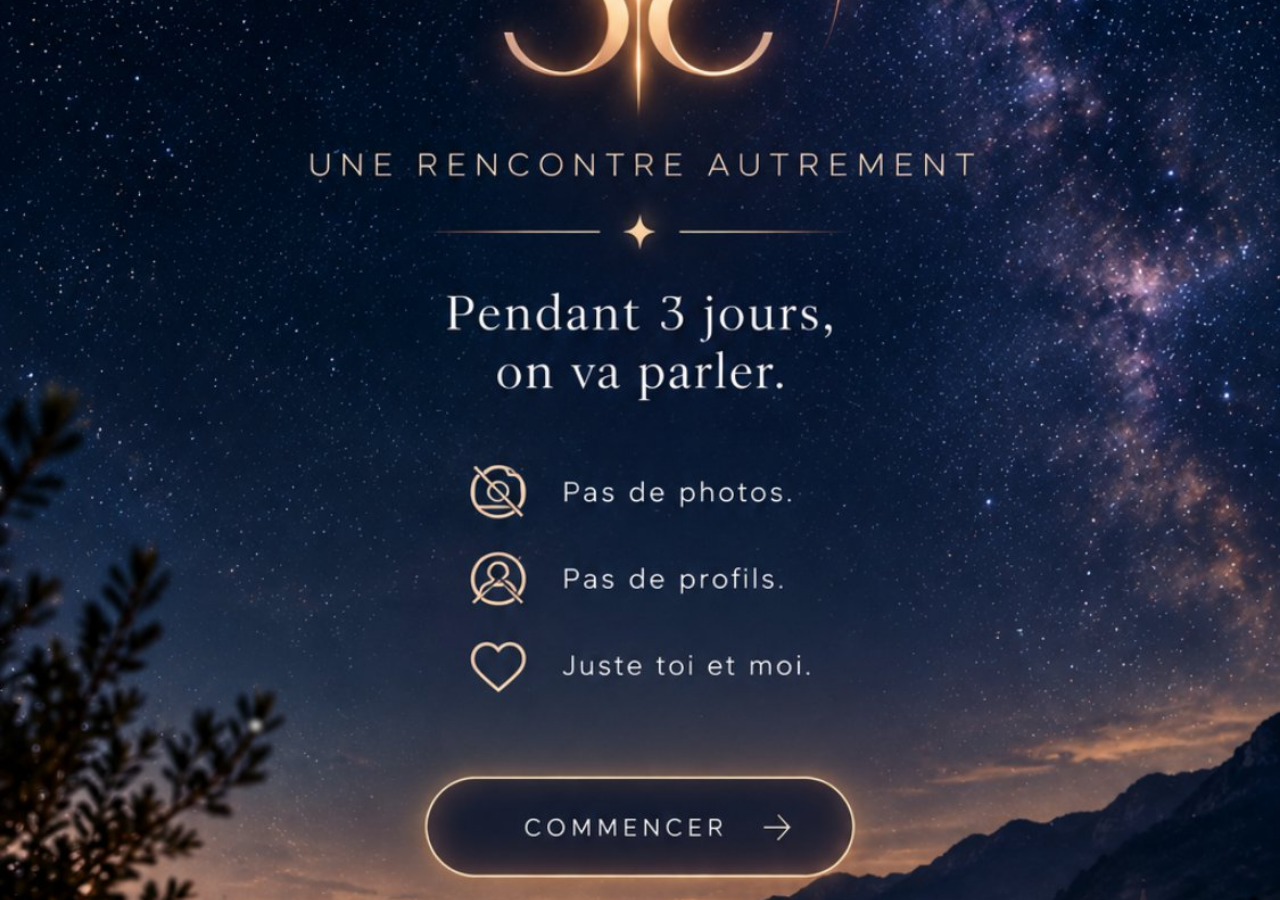
==== index.html @ 9abc1487 "Update index.html" ====
<!DOCTYPE html>
<html lang="fr">
<head>
<meta charset="UTF-8">
<meta name="viewport" content="width=device-width, initial-scale=1.0, maximum-scale=1.0, user-scalable=no, viewport-fit=cover, interactive-widget=overlays-content">
<title>3</title>
<script src="https://js.puter.com/v2/"></script>
<link rel="stylesheet" href="style.css">
</head>
<body>

<div id="accueil"><div id="halo-flamme"></div><div id="etoile-filante"></div></div>

<div id="ecran-intro">
  <h2>Avant d'entrer</h2>
  <p>3 n'est pas un site de rencontre classique. Pas de photos, pas de profils à swiper. Juste une conversation.</p>
  
  <p><strong>Votre anonymat est total.</strong> Nous ne demandons ni nom, ni email, ni numéro de téléphone, ni adresse. Vos réponses sont chiffrées. Personne d'autre que 3 ne les lira, et elles ne seront jamais revendues.</p>
  
  <p><strong>Un paiement 100 % anonyme.</strong> Pour débloquer votre match, 3 ne prend pas de carte bancaire. Pourquoi ? Parce que nous ne voulons aucune trace de votre identité. Le paiement se fait uniquement par <strong>ticket prépayé</strong> (ou code d'activation). Vous l'achetez en espèces, vous entrez le code ici, et c'est tout. Aucune donnée bancaire ne transite par nos serveurs. Aucun lien ne peut être fait entre votre argent et votre profil.</p>
  
  <p>Pendant 3 jours, 3 va apprendre à vous connaître en profondeur. Répondez le plus honnêtement possible, soyez vous-même. À la fin, elle vous proposera <strong>une seule personne</strong>.</p>

  <div style="margin-top:15px; text-align:left; width: 85%; max-width: 300px; margin-left:auto; margin-right:auto; margin-bottom:15px;">
    <label style="display:block; margin-bottom:3px; color:#d4a960; font-size:13px;">Je suis :</label>
    <select id="sexe-user" style="width:100%; padding:8px; border-radius:8px; background:rgba(40,50,80,0.8); color:white; border:1px solid #d4a960; margin-bottom:10px; font-size:14px;">
      <option value="un homme">Un homme</option>
      <option value="une femme">Une femme</option>
      <option value="autre">Autre</option>
    </select>
    
    <label style="display:block; margin-bottom:3px; color:#d4a960; font-size:13px;">Je cherche :</label>
    <select id="sexe-cherche" style="width:100%; padding:8px; border-radius:8px; background:rgba(40,50,80,0.8); color:white; border:1px solid #d4a960; font-size:14px;">
      <option value="un homme">Un homme</option>
      <option value="une femme">Une femme</option>
      <option value="peu importe">Peu importe</option>
    </select>
  </div>
  
  <button class="btn-commencer" onclick="demarrerApp()">Commencer</button>
</div>

<div id="chat">
  <div id="zone-logo" style="position: absolute; top: 18vh; left: 6vw; width: 15vw; height: 15vw; cursor: pointer; z-index: 999;"></div>
  <span class="theme" id="theme-courant"></span>

  <div id="menu-deroulant">
    <a href="#" onclick="ouvrirPanneau('miroir')">Mon Miroir</a>
    <a href="#" onclick="ouvrirPanneau('cle')">Ma Clé</a>
    <a href="#" onclick="ouvrirPanneau('apropos')">À propos de 3</a>
    <a href="#" onclick="ouvrirPanneau('match')">Débloquer mon Match</a>
  </div>

  <div id="input-zone">
    <button id="plus-btn">+</button>
    <input type="text" id="user-input" placeholder="Écris-moi quelque chose..." autocomplete="off">
    <button id="send-btn">→</button>
  </div>

  <div id="bulles"></div>

  <div id="carte-swipe" class="cachee">
    <div id="carte-titre" style="color:#d4a960; font-size:14px; text-transform:uppercase; letter-spacing:1px; margin-bottom:5px; font-weight:bold;"></div>
    <div id="carte-texte" style="pointer-events: none;"></div>
    
    <div id="boutons-note">
      <button class="btn-note" onclick="swipeCarte(1)">1</button>
      <button class="btn-note" onclick="swipeCarte(2)">2</button>
      <button class="btn-note" onclick="swipeCarte(3)">3</button>
      <button class="btn-note" onclick="swipeCarte(4)">4</button>
      <button class="btn-note" onclick="swipeCarte(5)">5</button>
    </div>
    
    <div id="boutons-peches" style="display:none; flex-wrap:wrap; gap:5px; justify-content:center;">
      <button class="btn-peche" onclick="choisirPeche('Orgueil')">Orgueil</button>
      <button class="btn-peche" onclick="choisirPeche('Avarice')">Avarice</button>
      <button class="btn-peche" onclick="choisirPeche('Luxure')">Luxure</button>
      <button class="btn-peche" onclick="choisirPeche('Envie')">Envie</button>
      <button class="btn-peche" onclick="choisirPeche('Gourmandise')">Gourmandise</button>
      <button class="btn-peche" onclick="choisirPeche('Colère')">Colère</button>
      <button class="btn-peche" onclick="choisirPeche('Paresse')">Paresse</button>
    </div>

    <div id="carte-aide" style="font-size: 11px; color: rgba(255,255,255,0.4); text-align: center; margin-top: 5px;">1 = Pas du tout, 5 = Tout à fait</div>
  </div>
</div>

<div id="image-plein-ecran"></div>
<div id="panneau"><div id="panneau-contenu"></div><div id="fermer-panneau" onclick="document.getElementById('panneau').classList.remove('visible')">✕</div></div>

<script src="script.js"></script>
</body>
</html>
---- style.css ----
* { margin: 0; padding: 0; box-sizing: border-box; -webkit-tap-highlight-color: transparent; }
html, body { height: 100%; width: 100%; overflow: hidden; position: fixed; font-family: -apple-system, BlinkMacSystemFont, sans-serif; }

#accueil { position: fixed; inset: 0; background: url(images/ecran-accueil.jpg) center/cover no-repeat; z-index: 9999; transition: opacity 2s ease; cursor: pointer; }
#accueil.hidden { opacity: 0; pointer-events: none; }

#ecran-intro {
  position: fixed; inset: 0; background: rgba(10, 15, 30, 0.95); backdrop-filter: blur(20px);
  z-index: 9998; display: flex; flex-direction: column; justify-content: flex-start; align-items: center;
  padding: 30px 15px 20px 15px; color: #fff; text-align: center; opacity: 0; pointer-events: none; transition: opacity 1s ease;
  overflow-y: auto; height: 100dvh;
}
#ecran-intro.visible { opacity: 1; pointer-events: auto; }
#ecran-intro h2 { color: #d4a960; font-family: Baskerville, serif; margin-bottom: 15px; font-size: 22px; }
#ecran-intro p { font-size: 13px; line-height: 1.4; margin-bottom: 10px; color: rgba(255,255,255,0.85); max-width: 95%; }
.btn-commencer { margin-top: 15px; padding: 10px 25px; border-radius: 25px; background: linear-gradient(135deg, #6a7bff 0%, #5a6bef 100%); color: white; border: none; font-size: 15px; font-weight: bold; cursor: pointer; flex-shrink: 0; }

#chat { position: fixed; inset: 0; height: 100dvh; background: url(images/chat.jpg) center/cover no-repeat; opacity: 0; transition: opacity 2s ease; }
#chat.visible { opacity: 1; }

.theme { position: absolute; top: 160px; right: 8%; font-family: Baskerville, "Times New Roman", serif; font-style: italic; font-size: 14px; color: rgba(255,255,255,0.8); text-align: right; max-width: 35vw; overflow: hidden; text-overflow: ellipsis; white-space: nowrap; z-index: 50; }

#input-zone { position: absolute; top: 25vh; left: 50%; transform: translateX(-50%); width: 85vw; height: 56px; display: flex; align-items: center; background: rgba(40, 50, 80, 0.5); backdrop-filter: blur(20px); -webkit-backdrop-filter: blur(20px); border: 1px solid rgba(255, 255, 255, 0.18); border-radius: 28px; padding: 0 6px 0 16px; gap: 8px; z-index: 100; box-shadow: 0 4px 20px rgba(0,0,0,0.3); }
#plus-btn { width: 32px; height: 32px; border-radius: 50%; border: 1px solid rgba(255,255,255,0.4); background: transparent; color: rgba(255,255,255,0.7); font-size: 20px; flex-shrink: 0; }
#user-input { flex: 1; height: 44px; margin-right: 50px; border: none; background: transparent; color: #fff; font-size: 15px; outline: none; padding: 0 8px; }
#user-input::placeholder { color: rgba(255, 255, 255, 0.45); }
#send-btn { position: absolute; right: 6px; width: 42px; height: 42px; border-radius: 50%; background: linear-gradient(135deg, #6a7bff 0%, #5a6bef 100%); color: #fff; border: none; font-size: 20px; flex-shrink: 0; display: flex; align-items: center; justify-content: center; }
#send-btn:disabled { opacity: 0.5; }

#bulles { position: absolute; top: 33vh; left: 0; right: 0; bottom: 0; display: flex; overflow-x: auto; overflow-y: hidden; scroll-snap-type: x mandatory; -webkit-overflow-scrolling: touch; scroll-behavior: smooth; align-items: flex-start; padding-top: 20px; }
#bulles::-webkit-scrollbar { display: none; }
.bulle { white-space: pre-wrap; min-width: 85vw; width: 85vw; margin: 0 7.5vw; scroll-snap-align: center; flex-shrink: 0; padding: 20px 24px; background: rgba(255, 255, 255, 0.10); backdrop-filter: blur(20px); -webkit-backdrop-filter: blur(20px); border: 1px solid rgba(255, 255, 255, 0.20); border-radius: 24px; color: #fff; font-size: 16px; line-height: 1.45; display: block; max-height: 60%; overflow-y: auto; }
.bulle.user { background: rgba(100, 130, 200, 0.25); }
.bulle.image { display: flex; align-items: center; justify-content: center; padding: 10px; }
.bulle.image img { max-width: 100%; max-height: 250px; border-radius: 16px; object-fit: cover; }

#halo-flamme { position: absolute; bottom: 18%; left: 19%; width: 25px; height: 25px; border-radius: 50%; background: radial-gradient(circle, rgba(255,255,255,1) 0%, rgba(255,255,255,0) 50%); filter: blur(2px); animation: haloflamme 2.5s ease-in-out infinite; pointer-events: none; z-index: 1; }
@keyframes haloflamme { 0% { transform: scale(1) translate(0px, 0px); opacity: 0.8; } 25% { transform: scale(1.1) translate(2px, -1px); opacity: 1; } 50% { transform: scale(1.2) translate(0px, -2px); opacity: 0.9; } 75% { transform: scale(1.1) translate(-2px, -1px); opacity: 1; } 100% { transform: scale(1) translate(0px, 0px); opacity: 0.8; } }
#etoile-filante { position: absolute; width: 1px; height: 1px; background: #fff; border-radius: 50%; box-shadow: 0 0 6px 2px rgba(255,255,255,0.8); pointer-events: none; z-index: 2; animation: filante 0.75s linear 1 forwards; }
@keyframes filante { 0% { transform: translate(-100vw, 10vh); opacity: 0; } 5% { opacity: 1; } 95% { transform: translate(100vw, 40vh); opacity: 1; } 100% { transform: translate(100vw, 40vh); opacity: 0; } }

#image-plein-ecran { position: fixed; inset: 0; background: rgba(0,0,0,0.9); display: flex; align-items: center; justify-content: center; z-index: 99999; opacity: 0; transition: opacity 1s ease; pointer-events: none; }
#image-plein-ecran.visible { opacity: 1; pointer-events: auto; }
#image-plein-ecran img { max-width: 90vw; max-height: 80vh; border-radius: 20px; box-shadow: 0 0 40px rgba(255,255,255,0.2); }

#menu-deroulant { position: absolute; top: 150px; left: 5%; background: rgba(40,50,80,0.9); backdrop-filter: blur(20px); border: 1px solid rgba(255,255,255,0.2); border-radius: 12px; padding: 10px; display: none; flex-direction: column; gap: 8px; z-index: 101; }
#menu-deroulant a { color: #fff; text-decoration: none; font-size: 14px; padding: 5px 10px; border-radius: 6px; }
#menu-deroulant a:hover { background: rgba(255,255,255,0.1); }
#menu-deroulant.visible { display: flex; }

#panneau { position: fixed; inset: 0; background: rgba(10, 15, 30, 0.95); backdrop-filter: blur(20px); z-index: 9999; display: none; flex-direction: column; padding: 40px 20px; color: #fff; font-family: -apple-system, sans-serif; overflow-y: auto; }
#panneau.visible { display: flex; }
#panneau-contenu { max-width: 600px; margin: 0 auto; width: 100%; }
#panneau-contenu h2 { color: #d4a960; font-family: Baskerville, serif; font-style: normal; margin-bottom: 20px; font-size: 24px; }
#panneau-contenu p { font-size: 16px; line-height: 1.6; margin-bottom: 15px; color: rgba(255,255,255,0.85); }
#panneau-contenu .mention { font-size: 13px; color: rgba(255,255,255,0.5); font-style: italic; margin-top: 30px; }
#fermer-panneau { position: absolute; top: 20px; right: 20px; font-size: 24px; color: #fff; cursor: pointer; }

#carte-swipe { position: absolute; top: 50%; left: 50%; transform: translate(-50%, -50%); width: 80vw; background: rgba(20, 30, 50, 0.95); backdrop-filter: blur(25px); -webkit-backdrop-filter: blur(25px); border: 1px solid rgba(212, 169, 96, 0.4); border-radius: 24px; padding: 30px 20px; z-index: 200; display: flex; flex-direction: column; align-items: center; gap: 20px; box-shadow: 0 10px 40px rgba(0,0,0,0.6); transition: opacity 0.4s ease, transform 0.4s ease; }
#carte-swipe.cachee { opacity: 0; pointer-events: none; transform: translate(-50%, -40%); }
#carte-texte { color: #fff; font-size: 18px; font-style: italic; text-align: center; line-height: 1.5; font-family: Baskerville, serif; }

#panneau-defauts { position: fixed; inset: 0; background: rgba(10, 15, 30, 0.95); backdrop-filter: blur(20px); z-index: 9999; display: flex; align-items: center; justify-content: center; opacity: 1; transition: opacity 0.4s ease; }
#panneau-defauts.cachee { opacity: 0; pointer-events: none; }
.contenu-defauts { width: 90vw; max-height: 80vh; background: rgba(20, 30, 50, 0.8); border: 1px solid rgba(212, 169, 96, 0.4); border-radius: 20px; padding: 20px; display: flex; flex-direction: column; gap: 15px; }
.contenu-defauts h3 { color: #d4a960; font-family: Baskerville, serif; font-size: 18px; text-align: center; }
#slots-defauts { display: flex; gap: 10px; justify-content: center; }
.slot { flex: 1; height: 40px; border: 1px dashed rgba(255,255,255,0.3); border-radius: 8px; display: flex; align-items: center; justify-content: center; color: rgba(255,255,255,0.5); font-size: 12px; text-align: center; padding: 5px; }
.slot.rempli { border: 1px solid #d4a960; color: #fff; background: rgba(212, 169, 96, 0.1); }
#liste-defauts { flex: 1; overflow-y: auto; display: flex; flex-direction: column; gap: 5px; padding-right: 5px; }
.categorie-defaut { color: #d4a960; font-size: 12px; font-weight: bold; margin-top: 10px; margin-bottom: 5px; }
.defaut-item { color: #fff; background: rgba(255,255,255,0.05); padding: 8px; border-radius: 6px; font-size: 13px; cursor: pointer; border: 1px solid transparent; }
.defaut-item:active { background: rgba(212, 169, 96, 0.3); }
.defaut-item.selectionne { opacity: 0.3; pointer-events: none; }
#valider-defauts { background: #d4a960; color: #000; border: none; padding: 12px; border-radius: 10px; font-weight: bold; font-size: 15px; cursor: pointer; margin-top: 10px; }
#valider-defauts:disabled { opacity: 0.5; }

.bulle .chiffre {
  animation: apparition 1.2s infinite;
  font-family: Baskerville, serif;
  font-weight: 300;
  font-size: 20px;
  color: #d4a960;
  opacity: 0;
}
@keyframes apparition {
  0%, 100% { opacity: 0; }
  50% { opacity: 1; }
}
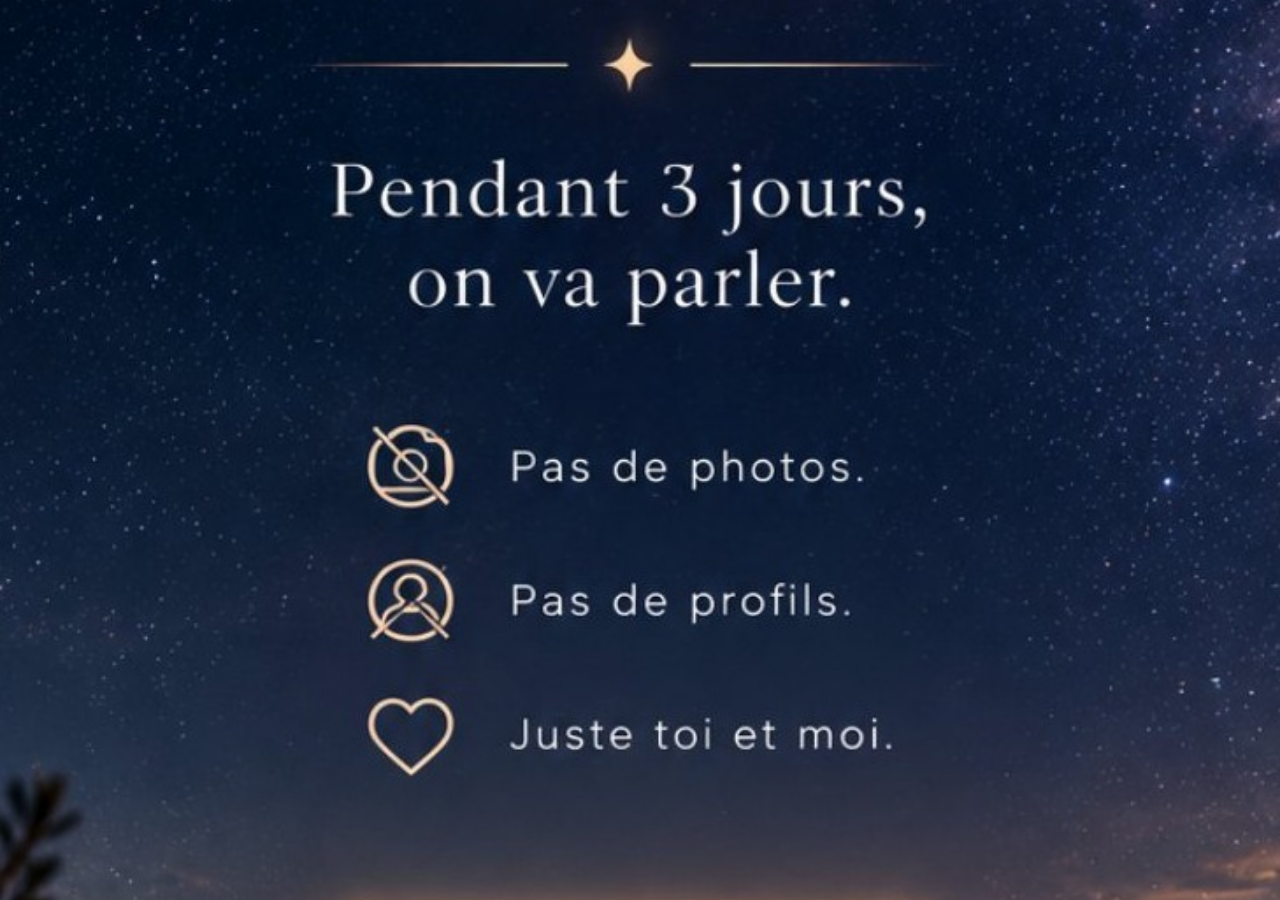
==== commit 94e14488: "Update index.html" ====
--- a/index.html
+++ b/index.html
@@ -2,14 +2,17 @@
 <html lang="fr">
 <head>
 <meta charset="UTF-8">
-<meta name="viewport" content="width=device-width, initial-scale=1.0, maximum-scale=1.0, user-scalable=no, viewport-fit=cover, interactive-widget=overlays-content">
+<meta name="viewport" content="width=device-width, initial-scale=1.0, maximum-scale=1.0, user-scalable=no, viewport-fit=cover">
 <title>3</title>
 <script src="https://js.puter.com/v2/"></script>
 <link rel="stylesheet" href="style.css">
 </head>
 <body>
 
-<div id="accueil"><div id="halo-flamme"></div><div id="etoile-filante"></div></div>
+<!-- L'écran d'accueil avec la lanterne -->
+<div id="accueil">
+  <div id="halo-lanterne"></div>
+</div>
 
 <div id="ecran-intro">
   <h2>Avant d'entrer</h2>
@@ -17,7 +20,7 @@
   
   <p><strong>Votre anonymat est total.</strong> Nous ne demandons ni nom, ni email, ni numéro de téléphone, ni adresse. Vos réponses sont chiffrées. Personne d'autre que 3 ne les lira, et elles ne seront jamais revendues.</p>
   
-  <p><strong>Un paiement 100 % anonyme.</strong> Pour débloquer votre match, 3 ne prend pas de carte bancaire. Pourquoi ? Parce que nous ne voulons aucune trace de votre identité. Le paiement se fait uniquement par <strong>ticket prépayé</strong> (ou code d'activation). Vous l'achetez en espèces, vous entrez le code ici, et c'est tout. Aucune donnée bancaire ne transite par nos serveurs. Aucun lien ne peut être fait entre votre argent et votre profil.</p>
+  <p><strong>Un paiement 100 % anonyme.</strong> Pour débloquer votre match, 3 ne prend pas de carte bancaire. Pourquoi ? Parce que nous ne voulons aucune trace de votre identité. Le paiement se fait uniquement par <strong>ticket prépayé</strong> (ou code d'activation). Vous l'achetez en espèces, vous entrez le code ici, et c'est tout. Aucune donnée bancaire ne transite par nos serveurs.</p>
   
   <p>Pendant 3 jours, 3 va apprendre à vous connaître en profondeur. Répondez le plus honnêtement possible, soyez vous-même. À la fin, elle vous proposera <strong>une seule personne</strong>.</p>
 
@@ -41,7 +44,9 @@
 </div>
 
 <div id="chat">
-  <div id="zone-logo" style="position: absolute; top: 18vh; left: 6vw; width: 15vw; height: 15vw; cursor: pointer; z-index: 999;"></div>
+  <!-- Le GRAND 3 pour le menu -->
+  <div id="zone-logo">3</div>
+  
   <span class="theme" id="theme-courant"></span>
 
   <div id="menu-deroulant">
@@ -52,15 +57,14 @@
   </div>
 
   <div id="input-zone">
-    <button id="plus-btn">+</button>
     <input type="text" id="user-input" placeholder="Écris-moi quelque chose..." autocomplete="off">
-    <button id="send-btn">→</button>
+    <button id="send-btn">➤</button>
   </div>
 
   <div id="bulles"></div>
 
   <div id="carte-swipe" class="cachee">
-    <div id="carte-titre" style="color:#d4a960; font-size:14px; text-transform:uppercase; letter-spacing:1px; margin-bottom:5px; font-weight:bold;"></div>
+    <div id="carte-titre" style="color:#d4a960; font-size:14px; text-transform:uppercase; letter-spacing:1px; margin-bottom:5px; font-weight:bold; text-align:center;"></div>
     <div id="carte-texte" style="pointer-events: none;"></div>
     
     <div id="boutons-note">
@@ -70,7 +74,7 @@
       <button class="btn-note" onclick="swipeCarte(4)">4</button>
       <button class="btn-note" onclick="swipeCarte(5)">5</button>
     </div>
-    
+
     <div id="boutons-peches" style="display:none; flex-wrap:wrap; gap:5px; justify-content:center;">
       <button class="btn-peche" onclick="choisirPeche('Orgueil')">Orgueil</button>
       <button class="btn-peche" onclick="choisirPeche('Avarice')">Avarice</button>
--- a/style.css
+++ b/style.css
@@ -1,33 +1,33 @@
 * { margin: 0; padding: 0; box-sizing: border-box; -webkit-tap-highlight-color: transparent; }
-html, body { height: 100%; width: 100%; overflow: hidden; position: fixed; font-family: -apple-system, BlinkMacSystemFont, sans-serif; }
+html, body { height: 100%; width: 100%; overflow: hidden; position: fixed; background-color: #000; font-family: -apple-system, BlinkMacSystemFont, sans-serif; }
 
-#accueil { position: fixed; inset: 0; background: url(images/ecran-accueil.jpg) center/cover no-repeat; z-index: 9999; transition: opacity 2s ease; cursor: pointer; }
+#accueil { position: fixed; inset: 0; background: url(images/ecran-accueil.jpg) center/cover no-repeat; z-index: 9999; transition: opacity 2s ease; cursor: pointer; width: 100vw; height: 100dvh; }
 #accueil.hidden { opacity: 0; pointer-events: none; }
 
 #ecran-intro {
   position: fixed; inset: 0; background: rgba(10, 15, 30, 0.95); backdrop-filter: blur(20px);
   z-index: 9998; display: flex; flex-direction: column; justify-content: flex-start; align-items: center;
   padding: 30px 15px 20px 15px; color: #fff; text-align: center; opacity: 0; pointer-events: none; transition: opacity 1s ease;
-  overflow-y: auto; height: 100dvh;
+  overflow-y: auto; height: 100dvh; width: 100vw;
 }
 #ecran-intro.visible { opacity: 1; pointer-events: auto; }
 #ecran-intro h2 { color: #d4a960; font-family: Baskerville, serif; margin-bottom: 15px; font-size: 22px; }
 #ecran-intro p { font-size: 13px; line-height: 1.4; margin-bottom: 10px; color: rgba(255,255,255,0.85); max-width: 95%; }
 .btn-commencer { margin-top: 15px; padding: 10px 25px; border-radius: 25px; background: linear-gradient(135deg, #6a7bff 0%, #5a6bef 100%); color: white; border: none; font-size: 15px; font-weight: bold; cursor: pointer; flex-shrink: 0; }
 
-#chat { position: fixed; inset: 0; height: 100dvh; background: url(images/chat.jpg) center/cover no-repeat; opacity: 0; transition: opacity 2s ease; }
+#chat { position: fixed; inset: 0; height: 100dvh; width: 100vw; background: url(images/chat.jpg) center/cover no-repeat; opacity: 0; transition: opacity 2s ease; }
 #chat.visible { opacity: 1; }
 
 .theme { position: absolute; top: 160px; right: 8%; font-family: Baskerville, "Times New Roman", serif; font-style: italic; font-size: 14px; color: rgba(255,255,255,0.8); text-align: right; max-width: 35vw; overflow: hidden; text-overflow: ellipsis; white-space: nowrap; z-index: 50; }
 
-#input-zone { position: absolute; top: 25vh; left: 50%; transform: translateX(-50%); width: 85vw; height: 56px; display: flex; align-items: center; background: rgba(40, 50, 80, 0.5); backdrop-filter: blur(20px); -webkit-backdrop-filter: blur(20px); border: 1px solid rgba(255, 255, 255, 0.18); border-radius: 28px; padding: 0 6px 0 16px; gap: 8px; z-index: 100; box-shadow: 0 4px 20px rgba(0,0,0,0.3); }
-#plus-btn { width: 32px; height: 32px; border-radius: 50%; border: 1px solid rgba(255,255,255,0.4); background: transparent; color: rgba(255,255,255,0.7); font-size: 20px; flex-shrink: 0; }
-#user-input { flex: 1; height: 44px; margin-right: 50px; border: none; background: transparent; color: #fff; font-size: 15px; outline: none; padding: 0 8px; }
+#input-zone { position: absolute; top: 28dvh; left: 50%; transform: translateX(-50%); width: 90vw; height: 56px; display: flex; align-items: center; background: rgba(40, 50, 80, 0.6); backdrop-filter: blur(20px); -webkit-backdrop-filter: blur(20px); border: 1px solid rgba(255, 255, 255, 0.2); border-radius: 28px; padding: 0 8px 0 20px; gap: 8px; z-index: 100; box-shadow: 0 4px 20px rgba(0,0,0,0.3); }
+#user-input { flex: 1; height: 44px; border: none; background: transparent; color: #fff; font-size: 15px; outline: none; padding: 0; }
 #user-input::placeholder { color: rgba(255, 255, 255, 0.45); }
-#send-btn { position: absolute; right: 6px; width: 42px; height: 42px; border-radius: 50%; background: linear-gradient(135deg, #6a7bff 0%, #5a6bef 100%); color: #fff; border: none; font-size: 20px; flex-shrink: 0; display: flex; align-items: center; justify-content: center; }
-#send-btn:disabled { opacity: 0.5; }
+#send-btn { width: 44px; height: 44px; border-radius: 50%; background: linear-gradient(135deg, #7b8cff 0%, #5a6bef 100%); color: #fff; border: none; font-size: 20px; flex-shrink: 0; display: flex; align-items: center; justify-content: center; box-shadow: 0 4px 10px rgba(90, 107, 239, 0.4); transition: transform 0.2s ease; }
+#send-btn:active { transform: scale(0.92); }
+#send-btn:disabled { opacity: 0.5; box-shadow: none; }
 
-#bulles { position: absolute; top: 33vh; left: 0; right: 0; bottom: 0; display: flex; overflow-x: auto; overflow-y: hidden; scroll-snap-type: x mandatory; -webkit-overflow-scrolling: touch; scroll-behavior: smooth; align-items: flex-start; padding-top: 20px; }
+#bulles { position: absolute; top: 33dvh; left: 0; right: 0; bottom: 0; display: flex; overflow-x: auto; overflow-y: hidden; scroll-snap-type: x mandatory; -webkit-overflow-scrolling: touch; scroll-behavior: smooth; align-items: flex-start; padding-top: 20px; }
 #bulles::-webkit-scrollbar { display: none; }
 .bulle { white-space: pre-wrap; min-width: 85vw; width: 85vw; margin: 0 7.5vw; scroll-snap-align: center; flex-shrink: 0; padding: 20px 24px; background: rgba(255, 255, 255, 0.10); backdrop-filter: blur(20px); -webkit-backdrop-filter: blur(20px); border: 1px solid rgba(255, 255, 255, 0.20); border-radius: 24px; color: #fff; font-size: 16px; line-height: 1.45; display: block; max-height: 60%; overflow-y: auto; }
 .bulle.user { background: rgba(100, 130, 200, 0.25); }
@@ -39,13 +39,14 @@
 #etoile-filante { position: absolute; width: 1px; height: 1px; background: #fff; border-radius: 50%; box-shadow: 0 0 6px 2px rgba(255,255,255,0.8); pointer-events: none; z-index: 2; animation: filante 0.75s linear 1 forwards; }
 @keyframes filante { 0% { transform: translate(-100vw, 10vh); opacity: 0; } 5% { opacity: 1; } 95% { transform: translate(100vw, 40vh); opacity: 1; } 100% { transform: translate(100vw, 40vh); opacity: 0; } }
 
-#image-plein-ecran { position: fixed; inset: 0; background: rgba(0,0,0,0.9); display: flex; align-items: center; justify-content: center; z-index: 99999; opacity: 0; transition: opacity 1s ease; pointer-events: none; }
+#image-plein-ecran { position: fixed; inset: 0; background: #000; display: flex; align-items: center; justify-content: center; z-index: 99999; opacity: 0; transition: opacity 1s ease; pointer-events: none; width: 100vw; height: 100dvh; }
 #image-plein-ecran.visible { opacity: 1; pointer-events: auto; }
-#image-plein-ecran img { max-width: 90vw; max-height: 80vh; border-radius: 20px; box-shadow: 0 0 40px rgba(255,255,255,0.2); }
+#image-plein-ecran img { width: 100vw; height: 100dvh; object-fit: cover; border-radius: 0; }
 
-#menu-deroulant { position: absolute; top: 150px; left: 5%; background: rgba(40,50,80,0.9); backdrop-filter: blur(20px); border: 1px solid rgba(255,255,255,0.2); border-radius: 12px; padding: 10px; display: none; flex-direction: column; gap: 8px; z-index: 101; }
-#menu-deroulant a { color: #fff; text-decoration: none; font-size: 14px; padding: 5px 10px; border-radius: 6px; }
-#menu-deroulant a:hover { background: rgba(255,255,255,0.1); }
+#menu-deroulant { position: absolute; top: 150px; left: 5%; background: rgba(40,50,80,0.95); backdrop-filter: blur(20px); border: 1px solid rgba(255,255,255,0.2); border-radius: 12px; display: none; flex-direction: column; z-index: 101; width: 200px; overflow: hidden; }
+#menu-deroulant a { color: #fff; text-decoration: none; font-size: 15px; padding: 15px 20px; display: block; width: 100%; box-sizing: border-box; text-align: left; border-bottom: 1px solid rgba(255,255,255,0.05); }
+#menu-deroulant a:last-child { border-bottom: none; }
+#menu-deroulant a:active { background: rgba(255,255,255,0.15); }
 #menu-deroulant.visible { display: flex; }
 
 #panneau { position: fixed; inset: 0; background: rgba(10, 15, 30, 0.95); backdrop-filter: blur(20px); z-index: 9999; display: none; flex-direction: column; padding: 40px 20px; color: #fff; font-family: -apple-system, sans-serif; overflow-y: auto; }
@@ -56,34 +57,16 @@
 #panneau-contenu .mention { font-size: 13px; color: rgba(255,255,255,0.5); font-style: italic; margin-top: 30px; }
 #fermer-panneau { position: absolute; top: 20px; right: 20px; font-size: 24px; color: #fff; cursor: pointer; }
 
-#carte-swipe { position: absolute; top: 50%; left: 50%; transform: translate(-50%, -50%); width: 80vw; background: rgba(20, 30, 50, 0.95); backdrop-filter: blur(25px); -webkit-backdrop-filter: blur(25px); border: 1px solid rgba(212, 169, 96, 0.4); border-radius: 24px; padding: 30px 20px; z-index: 200; display: flex; flex-direction: column; align-items: center; gap: 20px; box-shadow: 0 10px 40px rgba(0,0,0,0.6); transition: opacity 0.4s ease, transform 0.4s ease; }
+#carte-swipe { position: absolute; top: 50%; left: 50%; transform: translate(-50%, -50%); width: 88vw; background: rgba(15, 23, 42, 0.95); backdrop-filter: blur(25px); -webkit-backdrop-filter: blur(25px); border: 1px solid rgba(212, 169, 96, 0.5); border-radius: 24px; padding: 25px 20px; z-index: 200; display: flex; flex-direction: column; align-items: center; gap: 15px; box-shadow: 0 15px 50px rgba(0,0,0,0.8); transition: opacity 2s cubic-bezier(0.25, 1, 0.5, 1), transform 2s cubic-bezier(0.25, 1, 0.5, 1), background 0.5s ease; }
 #carte-swipe.cachee { opacity: 0; pointer-events: none; transform: translate(-50%, -40%); }
-#carte-texte { color: #fff; font-size: 18px; font-style: italic; text-align: center; line-height: 1.5; font-family: Baskerville, serif; }
+#carte-texte { color: #fff; font-size: 18px; font-style: italic; text-align: center; line-height: 1.4; font-family: Baskerville, serif; }
 
-#panneau-defauts { position: fixed; inset: 0; background: rgba(10, 15, 30, 0.95); backdrop-filter: blur(20px); z-index: 9999; display: flex; align-items: center; justify-content: center; opacity: 1; transition: opacity 0.4s ease; }
-#panneau-defauts.cachee { opacity: 0; pointer-events: none; }
-.contenu-defauts { width: 90vw; max-height: 80vh; background: rgba(20, 30, 50, 0.8); border: 1px solid rgba(212, 169, 96, 0.4); border-radius: 20px; padding: 20px; display: flex; flex-direction: column; gap: 15px; }
-.contenu-defauts h3 { color: #d4a960; font-family: Baskerville, serif; font-size: 18px; text-align: center; }
-#slots-defauts { display: flex; gap: 10px; justify-content: center; }
-.slot { flex: 1; height: 40px; border: 1px dashed rgba(255,255,255,0.3); border-radius: 8px; display: flex; align-items: center; justify-content: center; color: rgba(255,255,255,0.5); font-size: 12px; text-align: center; padding: 5px; }
-.slot.rempli { border: 1px solid #d4a960; color: #fff; background: rgba(212, 169, 96, 0.1); }
-#liste-defauts { flex: 1; overflow-y: auto; display: flex; flex-direction: column; gap: 5px; padding-right: 5px; }
-.categorie-defaut { color: #d4a960; font-size: 12px; font-weight: bold; margin-top: 10px; margin-bottom: 5px; }
-.defaut-item { color: #fff; background: rgba(255,255,255,0.05); padding: 8px; border-radius: 6px; font-size: 13px; cursor: pointer; border: 1px solid transparent; }
-.defaut-item:active { background: rgba(212, 169, 96, 0.3); }
-.defaut-item.selectionne { opacity: 0.3; pointer-events: none; }
-#valider-defauts { background: #d4a960; color: #000; border: none; padding: 12px; border-radius: 10px; font-weight: bold; font-size: 15px; cursor: pointer; margin-top: 10px; }
-#valider-defauts:disabled { opacity: 0.5; }
+#boutons-note { display: flex; gap: 8px; justify-content: center; width: 100%; margin-top: 10px; }
+.btn-note { flex: 1; height: 55px; border-radius: 12px; border: 1px solid rgba(212, 169, 96, 0.4); background: linear-gradient(180deg, rgba(212, 169, 96, 0.2) 0%, rgba(212, 169, 96, 0.05) 100%); color: #d4a960; font-size: 22px; font-weight: bold; cursor: pointer; transition: all 0.2s ease; display: flex; align-items: center; justify-content: center; box-shadow: 0 4px 10px rgba(0,0,0,0.4); }
+.btn-note:active { transform: scale(0.9); background: rgba(212, 169, 96, 0.6); color: #fff; box-shadow: 0 0 15px rgba(212, 169, 96, 0.5); }
 
-.bulle .chiffre {
-  animation: apparition 1.2s infinite;
-  font-family: Baskerville, serif;
-  font-weight: 300;
-  font-size: 20px;
-  color: #d4a960;
-  opacity: 0;
-}
-@keyframes apparition {
-  0%, 100% { opacity: 0; }
-  50% { opacity: 1; }
-}
+.btn-peche { padding: 8px 12px; border-radius: 20px; border: 1px solid rgba(212, 169, 96, 0.6); background: rgba(15, 23, 42, 0.8); color: #d4a960; font-size: 13px; cursor: pointer; }
+.btn-peche:active { background: #d4a960; color: #000; }
+
+.bulle .chiffre { animation: apparition 1.2s infinite; font-family: Baskerville, serif; font-weight: 300; font-size: 22px; color: #d4a960; opacity: 0; display: inline-block; }
+@keyframes apparition { 0%, 100% { opacity: 0; transform: scale(0.8); } 50% { opacity: 1; transform: scale(1.1); } }
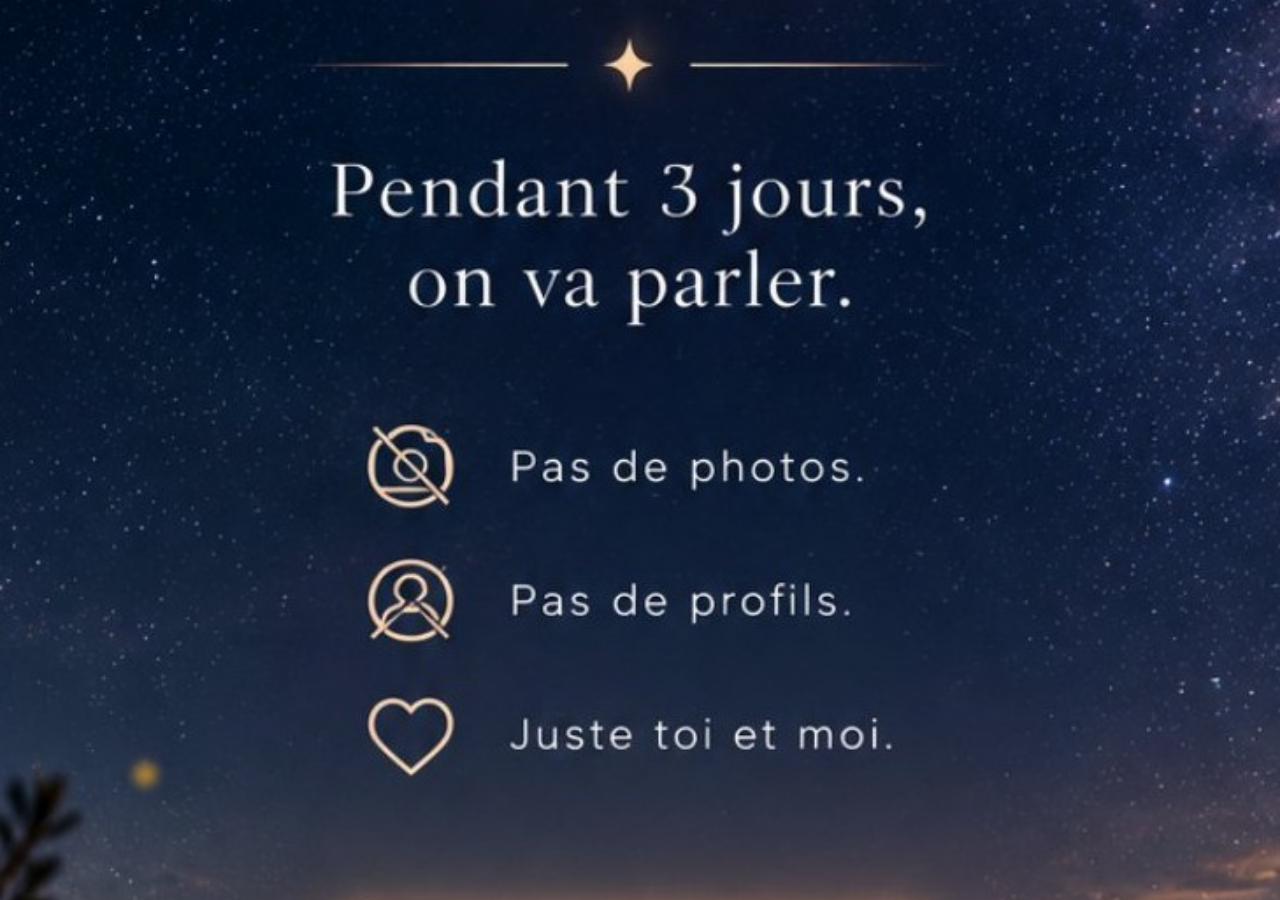
==== commit 1b4682ab: "Update index.html" ====
--- a/index.html
+++ b/index.html
@@ -4,12 +4,18 @@
 <meta charset="UTF-8">
 <meta name="viewport" content="width=device-width, initial-scale=1.0, maximum-scale=1.0, user-scalable=no, viewport-fit=cover">
 <title>3</title>
+
+<!-- Code pour transformer le site en App -->
+<link rel="manifest" href="manifest.json">
+<meta name="theme-color" content="#0a0f1e">
+<meta name="apple-mobile-web-app-capable" content="yes">
+<meta name="apple-mobile-web-app-status-bar-style" content="black-translucent">
+
 <script src="https://js.puter.com/v2/"></script>
 <link rel="stylesheet" href="style.css">
 </head>
 <body>
 
-<!-- L'écran d'accueil avec la lanterne -->
 <div id="accueil">
   <div id="halo-lanterne"></div>
 </div>
--- a/style.css
+++ b/style.css
@@ -3,6 +3,10 @@
 
 #accueil { position: fixed; inset: 0; background: url(images/ecran-accueil.jpg) center/cover no-repeat; z-index: 9999; transition: opacity 2s ease; cursor: pointer; width: 100vw; height: 100dvh; }
 #accueil.hidden { opacity: 0; pointer-events: none; }
+
+/* Le halo de la lanterne */
+#halo-lanterne { position: absolute; bottom: 12%; left: 10%; width: 35px; height: 35px; border-radius: 50%; background: radial-gradient(circle, rgba(255, 180, 50, 0.8) 0%, rgba(255, 180, 50, 0) 70%); filter: blur(4px); animation: haloflamme 3s ease-in-out infinite; pointer-events: none; z-index: 1; }
+@keyframes haloflamme { 0% { transform: scale(1); opacity: 0.6; } 50% { transform: scale(1.3); opacity: 1; } 100% { transform: scale(1); opacity: 0.6; } }
 
 #ecran-intro {
   position: fixed; inset: 0; background: rgba(10, 15, 30, 0.95); backdrop-filter: blur(20px);
@@ -17,6 +21,9 @@
 
 #chat { position: fixed; inset: 0; height: 100dvh; width: 100vw; background: url(images/chat.jpg) center/cover no-repeat; opacity: 0; transition: opacity 2s ease; }
 #chat.visible { opacity: 1; }
+
+/* LE GRAND 3 POUR LE MENU */
+#zone-logo { position: absolute; top: 4vh; left: 6vw; font-family: Baskerville, serif; font-size: 45px; font-weight: bold; color: #d4a960; cursor: pointer; z-index: 999; text-shadow: 0 0 10px rgba(212, 169, 96, 0.4); }
 
 .theme { position: absolute; top: 160px; right: 8%; font-family: Baskerville, "Times New Roman", serif; font-style: italic; font-size: 14px; color: rgba(255,255,255,0.8); text-align: right; max-width: 35vw; overflow: hidden; text-overflow: ellipsis; white-space: nowrap; z-index: 50; }
 
@@ -34,8 +41,6 @@
 .bulle.image { display: flex; align-items: center; justify-content: center; padding: 10px; }
 .bulle.image img { max-width: 100%; max-height: 250px; border-radius: 16px; object-fit: cover; }
 
-#halo-flamme { position: absolute; bottom: 18%; left: 19%; width: 25px; height: 25px; border-radius: 50%; background: radial-gradient(circle, rgba(255,255,255,1) 0%, rgba(255,255,255,0) 50%); filter: blur(2px); animation: haloflamme 2.5s ease-in-out infinite; pointer-events: none; z-index: 1; }
-@keyframes haloflamme { 0% { transform: scale(1) translate(0px, 0px); opacity: 0.8; } 25% { transform: scale(1.1) translate(2px, -1px); opacity: 1; } 50% { transform: scale(1.2) translate(0px, -2px); opacity: 0.9; } 75% { transform: scale(1.1) translate(-2px, -1px); opacity: 1; } 100% { transform: scale(1) translate(0px, 0px); opacity: 0.8; } }
 #etoile-filante { position: absolute; width: 1px; height: 1px; background: #fff; border-radius: 50%; box-shadow: 0 0 6px 2px rgba(255,255,255,0.8); pointer-events: none; z-index: 2; animation: filante 0.75s linear 1 forwards; }
 @keyframes filante { 0% { transform: translate(-100vw, 10vh); opacity: 0; } 5% { opacity: 1; } 95% { transform: translate(100vw, 40vh); opacity: 1; } 100% { transform: translate(100vw, 40vh); opacity: 0; } }
 
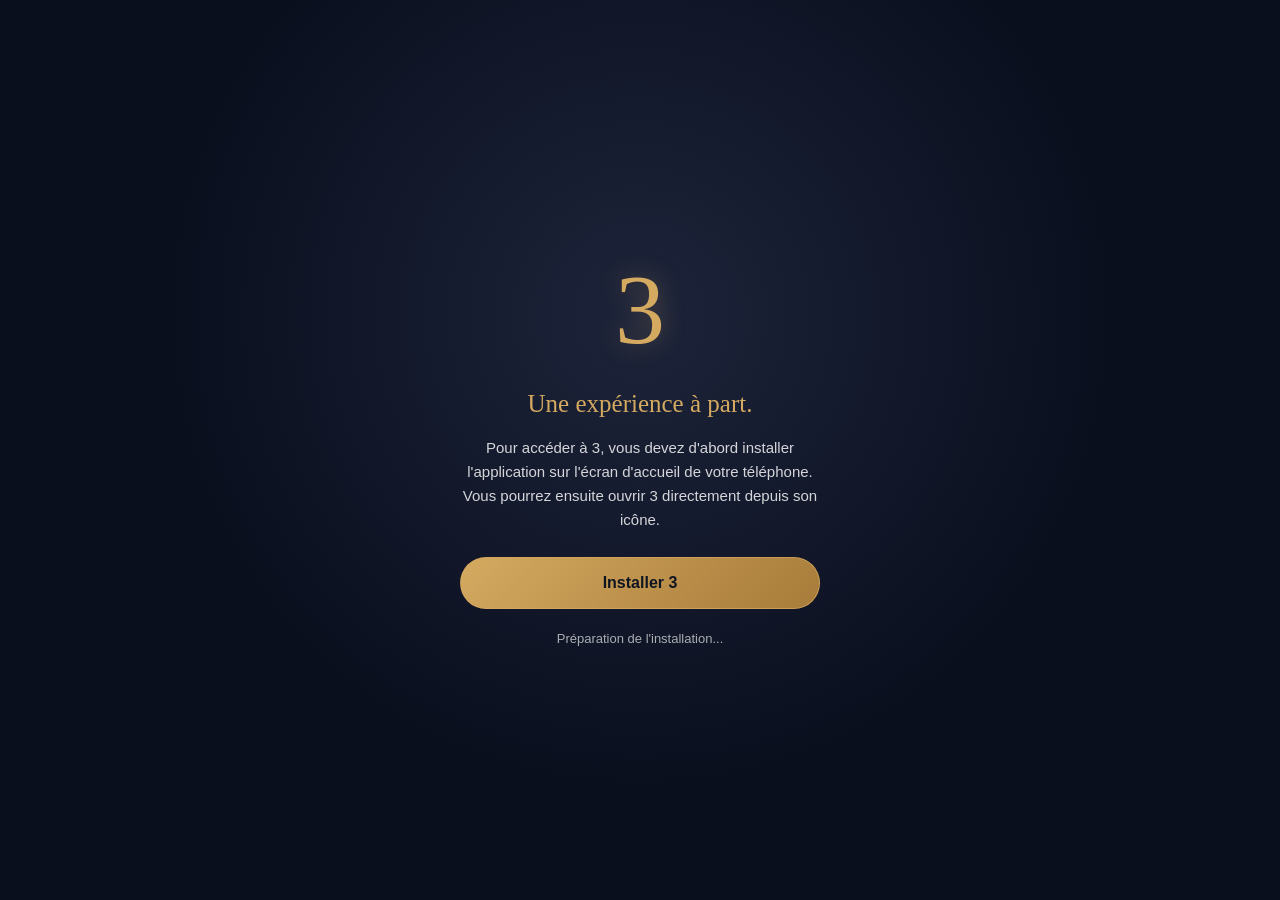
==== commit 0988eacb: "Update index.html" ====
--- a/index.html
+++ b/index.html
@@ -1,3 +1,4 @@
+
 <!DOCTYPE html>
 <html lang="fr">
 <head>
@@ -5,7 +6,6 @@
 <meta name="viewport" content="width=device-width, initial-scale=1.0, maximum-scale=1.0, user-scalable=no, viewport-fit=cover">
 <title>3</title>
 
-<!-- Code pour transformer le site en App -->
 <link rel="manifest" href="manifest.json">
 <meta name="theme-color" content="#0a0f1e">
 <meta name="apple-mobile-web-app-capable" content="yes">
@@ -13,8 +13,93 @@
 
 <script src="https://js.puter.com/v2/"></script>
 <link rel="stylesheet" href="style.css">
+
+<style>
+#installation-obligatoire {
+  position: fixed;
+  inset: 0;
+  z-index: 1000000;
+  display: none;
+  align-items: center;
+  justify-content: center;
+  padding: 25px;
+  background:
+    radial-gradient(circle at 50% 35%, rgba(65,75,110,.35), transparent 55%),
+    #0a0f1e;
+  color: white;
+  text-align: center;
+  font-family: -apple-system, BlinkMacSystemFont, sans-serif;
+}
+#installation-obligatoire.visible {
+  display: flex;
+}
+.installation-contenu {
+  width: 100%;
+  max-width: 360px;
+}
+.installation-logo {
+  color: #d4a960;
+  font-family: Baskerville, serif;
+  font-size: 100px;
+  line-height: 1.2;
+  text-shadow: 0 0 25px rgba(212,169,96,.35);
+  margin-bottom: 20px;
+}
+.installation-titre {
+  color: #d4a960;
+  font-family: Baskerville, serif;
+  font-size: 25px;
+  margin-bottom: 18px;
+}
+.installation-texte {
+  color: rgba(255,255,255,.82);
+  font-size: 15px;
+  line-height: 1.6;
+  margin-bottom: 25px;
+}
+#bouton-installer {
+  width: 100%;
+  padding: 16px 20px;
+  border: 1px solid rgba(212,169,96,.7);
+  border-radius: 30px;
+  background: linear-gradient(135deg,#d4a960,#a77b39);
+  color: #101522;
+  font-size: 16px;
+  font-weight: bold;
+  cursor: pointer;
+}
+#instructions-installation {
+  margin-top: 20px;
+  color: rgba(255,255,255,.65);
+  font-size: 13px;
+  line-height: 1.6;
+}
+</style>
 </head>
+
 <body>
+
+<!-- ÉCRAN OBLIGATOIRE D'INSTALLATION -->
+<div id="installation-obligatoire">
+  <div class="installation-contenu">
+    <div class="installation-logo">3</div>
+    <div class="installation-titre">Une expérience à part.</div>
+
+    <p class="installation-texte">
+      Pour accéder à 3, vous devez d'abord installer
+      l'application sur l'écran d'accueil de votre téléphone.
+      Vous pourrez ensuite ouvrir 3 directement depuis son icône.
+    </p>
+
+    <button id="bouton-installer">
+      Installer 3
+    </button>
+
+    <div id="instructions-installation">
+      Préparation de l'installation...
+    </div>
+  </div>
+</div>
 
 <div id="accueil">
   <div id="halo-lanterne"></div>
@@ -23,21 +108,21 @@
 <div id="ecran-intro">
   <h2>Avant d'entrer</h2>
   <p>3 n'est pas un site de rencontre classique. Pas de photos, pas de profils à swiper. Juste une conversation.</p>
-  
+
   <p><strong>Votre anonymat est total.</strong> Nous ne demandons ni nom, ni email, ni numéro de téléphone, ni adresse. Vos réponses sont chiffrées. Personne d'autre que 3 ne les lira, et elles ne seront jamais revendues.</p>
-  
+
   <p><strong>Un paiement 100 % anonyme.</strong> Pour débloquer votre match, 3 ne prend pas de carte bancaire. Pourquoi ? Parce que nous ne voulons aucune trace de votre identité. Le paiement se fait uniquement par <strong>ticket prépayé</strong> (ou code d'activation). Vous l'achetez en espèces, vous entrez le code ici, et c'est tout. Aucune donnée bancaire ne transite par nos serveurs.</p>
-  
+
   <p>Pendant 3 jours, 3 va apprendre à vous connaître en profondeur. Répondez le plus honnêtement possible, soyez vous-même. À la fin, elle vous proposera <strong>une seule personne</strong>.</p>
 
-  <div style="margin-top:15px; text-align:left; width: 85%; max-width: 300px; margin-left:auto; margin-right:auto; margin-bottom:15px;">
+  <div style="margin-top:15px; text-align:left; width:85%; max-width:300px; margin-left:auto; margin-right:auto; margin-bottom:15px;">
     <label style="display:block; margin-bottom:3px; color:#d4a960; font-size:13px;">Je suis :</label>
     <select id="sexe-user" style="width:100%; padding:8px; border-radius:8px; background:rgba(40,50,80,0.8); color:white; border:1px solid #d4a960; margin-bottom:10px; font-size:14px;">
       <option value="un homme">Un homme</option>
       <option value="une femme">Une femme</option>
       <option value="autre">Autre</option>
     </select>
-    
+
     <label style="display:block; margin-bottom:3px; color:#d4a960; font-size:13px;">Je cherche :</label>
     <select id="sexe-cherche" style="width:100%; padding:8px; border-radius:8px; background:rgba(40,50,80,0.8); color:white; border:1px solid #d4a960; font-size:14px;">
       <option value="un homme">Un homme</option>
@@ -45,14 +130,13 @@
       <option value="peu importe">Peu importe</option>
     </select>
   </div>
-  
+
   <button class="btn-commencer" onclick="demarrerApp()">Commencer</button>
 </div>
 
 <div id="chat">
-  <!-- Le GRAND 3 pour le menu -->
   <div id="zone-logo">3</div>
-  
+
   <span class="theme" id="theme-courant"></span>
 
   <div id="menu-deroulant">
@@ -71,8 +155,8 @@
 
   <div id="carte-swipe" class="cachee">
     <div id="carte-titre" style="color:#d4a960; font-size:14px; text-transform:uppercase; letter-spacing:1px; margin-bottom:5px; font-weight:bold; text-align:center;"></div>
-    <div id="carte-texte" style="pointer-events: none;"></div>
-    
+    <div id="carte-texte" style="pointer-events:none;"></div>
+
     <div id="boutons-note">
       <button class="btn-note" onclick="swipeCarte(1)">1</button>
       <button class="btn-note" onclick="swipeCarte(2)">2</button>
@@ -91,13 +175,104 @@
       <button class="btn-peche" onclick="choisirPeche('Paresse')">Paresse</button>
     </div>
 
-    <div id="carte-aide" style="font-size: 11px; color: rgba(255,255,255,0.4); text-align: center; margin-top: 5px;">1 = Pas du tout, 5 = Tout à fait</div>
+    <div id="carte-aide" style="font-size:11px; color:rgba(255,255,255,0.4); text-align:center; margin-top:5px;">1 = Pas du tout, 5 = Tout à fait</div>
   </div>
 </div>
 
 <div id="image-plein-ecran"></div>
-<div id="panneau"><div id="panneau-contenu"></div><div id="fermer-panneau" onclick="document.getElementById('panneau').classList.remove('visible')">✕</div></div>
+<div id="panneau">
+  <div id="panneau-contenu"></div>
+  <div id="fermer-panneau" onclick="document.getElementById('panneau').classList.remove('visible')">✕</div>
+</div>
 
 <script src="script.js"></script>
+
+<script>
+(function () {
+  const ecran = document.getElementById("installation-obligatoire");
+  const bouton = document.getElementById("bouton-installer");
+  const instructions = document.getElementById("instructions-installation");
+
+  let evenementInstallation = null;
+
+  function estInstallee() {
+    return window.matchMedia("(display-mode: standalone)").matches ||
+           window.matchMedia("(display-mode: fullscreen)").matches ||
+           window.navigator.standalone === true;
+  }
+
+  function afficherBlocage() {
+    if (!estInstallee()) {
+      ecran.classList.add("visible");
+      document.body.style.overflow = "hidden";
+    } else {
+      ecran.classList.remove("visible");
+      document.body.style.overflow = "";
+    }
+  }
+
+  window.addEventListener("beforeinstallprompt", function (event) {
+    event.preventDefault();
+    evenementInstallation = event;
+    instructions.textContent = "Appuyez sur le bouton pour installer 3 sur votre téléphone.";
+  });
+
+  bouton.addEventListener("click", async function () {
+    if (estInstallee()) {
+      afficherBlocage();
+      return;
+    }
+
+    if (evenementInstallation) {
+      evenementInstallation.prompt();
+      const resultat = await evenementInstallation.userChoice;
+      evenementInstallation = null;
+
+      if (resultat.outcome === "accepted") {
+        instructions.textContent =
+          "Installation lancée. Une fois terminée, ouvrez 3 depuis son icône sur votre écran d'accueil.";
+        bouton.textContent = "En attente de l'installation";
+        bouton.disabled = true;
+      } else {
+        instructions.textContent =
+          "L'installation est nécessaire pour accéder à 3. Vous pourrez réessayer quand vous le souhaitez.";
+      }
+      return;
+    }
+
+    const ios = /iphone|ipad|ipod/i.test(navigator.userAgent);
+
+    if (ios) {
+      instructions.innerHTML =
+        "Sur votre iPhone : appuyez sur <strong>Partager</strong>, puis sur <strong>Sur l'écran d'accueil</strong>, et enfin sur <strong>Ajouter</strong>.";
+    } else {
+      instructions.innerHTML =
+        "Dans Chrome : ouvrez le menu <strong>⋮</strong>, choisissez <strong>Installer l'application</strong> ou <strong>Ajouter à l'écran d'accueil</strong>, puis confirmez.";
+    }
+  });
+
+  window.addEventListener("appinstalled", function () {
+    instructions.textContent =
+      "3 est installée. Fermez cette page et ouvrez l'application depuis son icône.";
+  });
+
+  if ("serviceWorker" in navigator) {
+    window.addEventListener("load", function () {
+      navigator.serviceWorker.register("./service-worker.js")
+        .catch(function (erreur) {
+          console.error("Service worker :", erreur);
+        });
+    });
+  }
+
+  afficherBlocage();
+
+  window.addEventListener("pageshow", afficherBlocage);
+  document.addEventListener("visibilitychange", function () {
+    if (!document.hidden) afficherBlocage();
+  });
+})();
+</script>
+
 </body>
 </html>
--- a/style.css
+++ b/style.css
@@ -1,77 +1,716 @@
-* { margin: 0; padding: 0; box-sizing: border-box; -webkit-tap-highlight-color: transparent; }
-html, body { height: 100%; width: 100%; overflow: hidden; position: fixed; background-color: #000; font-family: -apple-system, BlinkMacSystemFont, sans-serif; }
-
-#accueil { position: fixed; inset: 0; background: url(images/ecran-accueil.jpg) center/cover no-repeat; z-index: 9999; transition: opacity 2s ease; cursor: pointer; width: 100vw; height: 100dvh; }
-#accueil.hidden { opacity: 0; pointer-events: none; }
-
-/* Le halo de la lanterne */
-#halo-lanterne { position: absolute; bottom: 12%; left: 10%; width: 35px; height: 35px; border-radius: 50%; background: radial-gradient(circle, rgba(255, 180, 50, 0.8) 0%, rgba(255, 180, 50, 0) 70%); filter: blur(4px); animation: haloflamme 3s ease-in-out infinite; pointer-events: none; z-index: 1; }
-@keyframes haloflamme { 0% { transform: scale(1); opacity: 0.6; } 50% { transform: scale(1.3); opacity: 1; } 100% { transform: scale(1); opacity: 0.6; } }
+
+/* ==============================
+   BASE ET PLEIN ÉCRAN
+================================ */
+
+* {
+  margin: 0;
+  padding: 0;
+  box-sizing: border-box;
+  -webkit-tap-highlight-color: transparent;
+}
+
+html,
+body {
+  width: 100%;
+  height: 100%;
+  height: 100dvh;
+  overflow: hidden;
+  position: fixed;
+  background: #000;
+  font-family: -apple-system, BlinkMacSystemFont, sans-serif;
+  overscroll-behavior: none;
+}
+
+body {
+  min-height: 100dvh;
+}
+
+/* ==============================
+   ÉCRAN D'ACCUEIL
+================================ */
+
+#accueil {
+  position: fixed;
+  inset: 0;
+  width: 100vw;
+  height: 100dvh;
+  background: url(images/ecran-accueil.jpg) center/cover no-repeat;
+  z-index: 9999;
+  transition: opacity 2s ease;
+  cursor: pointer;
+}
+
+#accueil.hidden {
+  opacity: 0;
+  pointer-events: none;
+}
+
+/* ==============================
+   HALO BLANC DE LA LANTERNE
+================================ */
+
+#halo-lanterne {
+  position: absolute;
+  bottom: 8%;
+  left: 7%;
+  width: 38px;
+  height: 38px;
+  border-radius: 50%;
+  background: radial-gradient(
+    circle,
+    rgba(255,255,255,0.95) 0%,
+    rgba(255,255,255,0.5) 30%,
+    rgba(255,255,255,0.12) 55%,
+    transparent 75%
+  );
+  filter: blur(5px);
+  animation: haloflamme 3s ease-in-out infinite;
+  pointer-events: none;
+  z-index: 1;
+}
+
+@keyframes haloflamme {
+  0% {
+    transform: scale(1);
+    opacity: 0.6;
+  }
+
+  50% {
+    transform: scale(1.35);
+    opacity: 1;
+  }
+
+  100% {
+    transform: scale(1);
+    opacity: 0.6;
+  }
+}
+
+/* ==============================
+   ÉCRAN INTRO
+================================ */
 
 #ecran-intro {
-  position: fixed; inset: 0; background: rgba(10, 15, 30, 0.95); backdrop-filter: blur(20px);
-  z-index: 9998; display: flex; flex-direction: column; justify-content: flex-start; align-items: center;
-  padding: 30px 15px 20px 15px; color: #fff; text-align: center; opacity: 0; pointer-events: none; transition: opacity 1s ease;
-  overflow-y: auto; height: 100dvh; width: 100vw;
-}
-#ecran-intro.visible { opacity: 1; pointer-events: auto; }
-#ecran-intro h2 { color: #d4a960; font-family: Baskerville, serif; margin-bottom: 15px; font-size: 22px; }
-#ecran-intro p { font-size: 13px; line-height: 1.4; margin-bottom: 10px; color: rgba(255,255,255,0.85); max-width: 95%; }
-.btn-commencer { margin-top: 15px; padding: 10px 25px; border-radius: 25px; background: linear-gradient(135deg, #6a7bff 0%, #5a6bef 100%); color: white; border: none; font-size: 15px; font-weight: bold; cursor: pointer; flex-shrink: 0; }
-
-#chat { position: fixed; inset: 0; height: 100dvh; width: 100vw; background: url(images/chat.jpg) center/cover no-repeat; opacity: 0; transition: opacity 2s ease; }
-#chat.visible { opacity: 1; }
-
-/* LE GRAND 3 POUR LE MENU */
-#zone-logo { position: absolute; top: 4vh; left: 6vw; font-family: Baskerville, serif; font-size: 45px; font-weight: bold; color: #d4a960; cursor: pointer; z-index: 999; text-shadow: 0 0 10px rgba(212, 169, 96, 0.4); }
-
-.theme { position: absolute; top: 160px; right: 8%; font-family: Baskerville, "Times New Roman", serif; font-style: italic; font-size: 14px; color: rgba(255,255,255,0.8); text-align: right; max-width: 35vw; overflow: hidden; text-overflow: ellipsis; white-space: nowrap; z-index: 50; }
-
-#input-zone { position: absolute; top: 28dvh; left: 50%; transform: translateX(-50%); width: 90vw; height: 56px; display: flex; align-items: center; background: rgba(40, 50, 80, 0.6); backdrop-filter: blur(20px); -webkit-backdrop-filter: blur(20px); border: 1px solid rgba(255, 255, 255, 0.2); border-radius: 28px; padding: 0 8px 0 20px; gap: 8px; z-index: 100; box-shadow: 0 4px 20px rgba(0,0,0,0.3); }
-#user-input { flex: 1; height: 44px; border: none; background: transparent; color: #fff; font-size: 15px; outline: none; padding: 0; }
-#user-input::placeholder { color: rgba(255, 255, 255, 0.45); }
-#send-btn { width: 44px; height: 44px; border-radius: 50%; background: linear-gradient(135deg, #7b8cff 0%, #5a6bef 100%); color: #fff; border: none; font-size: 20px; flex-shrink: 0; display: flex; align-items: center; justify-content: center; box-shadow: 0 4px 10px rgba(90, 107, 239, 0.4); transition: transform 0.2s ease; }
-#send-btn:active { transform: scale(0.92); }
-#send-btn:disabled { opacity: 0.5; box-shadow: none; }
-
-#bulles { position: absolute; top: 33dvh; left: 0; right: 0; bottom: 0; display: flex; overflow-x: auto; overflow-y: hidden; scroll-snap-type: x mandatory; -webkit-overflow-scrolling: touch; scroll-behavior: smooth; align-items: flex-start; padding-top: 20px; }
-#bulles::-webkit-scrollbar { display: none; }
-.bulle { white-space: pre-wrap; min-width: 85vw; width: 85vw; margin: 0 7.5vw; scroll-snap-align: center; flex-shrink: 0; padding: 20px 24px; background: rgba(255, 255, 255, 0.10); backdrop-filter: blur(20px); -webkit-backdrop-filter: blur(20px); border: 1px solid rgba(255, 255, 255, 0.20); border-radius: 24px; color: #fff; font-size: 16px; line-height: 1.45; display: block; max-height: 60%; overflow-y: auto; }
-.bulle.user { background: rgba(100, 130, 200, 0.25); }
-.bulle.image { display: flex; align-items: center; justify-content: center; padding: 10px; }
-.bulle.image img { max-width: 100%; max-height: 250px; border-radius: 16px; object-fit: cover; }
-
-#etoile-filante { position: absolute; width: 1px; height: 1px; background: #fff; border-radius: 50%; box-shadow: 0 0 6px 2px rgba(255,255,255,0.8); pointer-events: none; z-index: 2; animation: filante 0.75s linear 1 forwards; }
-@keyframes filante { 0% { transform: translate(-100vw, 10vh); opacity: 0; } 5% { opacity: 1; } 95% { transform: translate(100vw, 40vh); opacity: 1; } 100% { transform: translate(100vw, 40vh); opacity: 0; } }
-
-#image-plein-ecran { position: fixed; inset: 0; background: #000; display: flex; align-items: center; justify-content: center; z-index: 99999; opacity: 0; transition: opacity 1s ease; pointer-events: none; width: 100vw; height: 100dvh; }
-#image-plein-ecran.visible { opacity: 1; pointer-events: auto; }
-#image-plein-ecran img { width: 100vw; height: 100dvh; object-fit: cover; border-radius: 0; }
-
-#menu-deroulant { position: absolute; top: 150px; left: 5%; background: rgba(40,50,80,0.95); backdrop-filter: blur(20px); border: 1px solid rgba(255,255,255,0.2); border-radius: 12px; display: none; flex-direction: column; z-index: 101; width: 200px; overflow: hidden; }
-#menu-deroulant a { color: #fff; text-decoration: none; font-size: 15px; padding: 15px 20px; display: block; width: 100%; box-sizing: border-box; text-align: left; border-bottom: 1px solid rgba(255,255,255,0.05); }
-#menu-deroulant a:last-child { border-bottom: none; }
-#menu-deroulant a:active { background: rgba(255,255,255,0.15); }
-#menu-deroulant.visible { display: flex; }
-
-#panneau { position: fixed; inset: 0; background: rgba(10, 15, 30, 0.95); backdrop-filter: blur(20px); z-index: 9999; display: none; flex-direction: column; padding: 40px 20px; color: #fff; font-family: -apple-system, sans-serif; overflow-y: auto; }
-#panneau.visible { display: flex; }
-#panneau-contenu { max-width: 600px; margin: 0 auto; width: 100%; }
-#panneau-contenu h2 { color: #d4a960; font-family: Baskerville, serif; font-style: normal; margin-bottom: 20px; font-size: 24px; }
-#panneau-contenu p { font-size: 16px; line-height: 1.6; margin-bottom: 15px; color: rgba(255,255,255,0.85); }
-#panneau-contenu .mention { font-size: 13px; color: rgba(255,255,255,0.5); font-style: italic; margin-top: 30px; }
-#fermer-panneau { position: absolute; top: 20px; right: 20px; font-size: 24px; color: #fff; cursor: pointer; }
-
-#carte-swipe { position: absolute; top: 50%; left: 50%; transform: translate(-50%, -50%); width: 88vw; background: rgba(15, 23, 42, 0.95); backdrop-filter: blur(25px); -webkit-backdrop-filter: blur(25px); border: 1px solid rgba(212, 169, 96, 0.5); border-radius: 24px; padding: 25px 20px; z-index: 200; display: flex; flex-direction: column; align-items: center; gap: 15px; box-shadow: 0 15px 50px rgba(0,0,0,0.8); transition: opacity 2s cubic-bezier(0.25, 1, 0.5, 1), transform 2s cubic-bezier(0.25, 1, 0.5, 1), background 0.5s ease; }
-#carte-swipe.cachee { opacity: 0; pointer-events: none; transform: translate(-50%, -40%); }
-#carte-texte { color: #fff; font-size: 18px; font-style: italic; text-align: center; line-height: 1.4; font-family: Baskerville, serif; }
-
-#boutons-note { display: flex; gap: 8px; justify-content: center; width: 100%; margin-top: 10px; }
-.btn-note { flex: 1; height: 55px; border-radius: 12px; border: 1px solid rgba(212, 169, 96, 0.4); background: linear-gradient(180deg, rgba(212, 169, 96, 0.2) 0%, rgba(212, 169, 96, 0.05) 100%); color: #d4a960; font-size: 22px; font-weight: bold; cursor: pointer; transition: all 0.2s ease; display: flex; align-items: center; justify-content: center; box-shadow: 0 4px 10px rgba(0,0,0,0.4); }
-.btn-note:active { transform: scale(0.9); background: rgba(212, 169, 96, 0.6); color: #fff; box-shadow: 0 0 15px rgba(212, 169, 96, 0.5); }
-
-.btn-peche { padding: 8px 12px; border-radius: 20px; border: 1px solid rgba(212, 169, 96, 0.6); background: rgba(15, 23, 42, 0.8); color: #d4a960; font-size: 13px; cursor: pointer; }
-.btn-peche:active { background: #d4a960; color: #000; }
-
-.bulle .chiffre { animation: apparition 1.2s infinite; font-family: Baskerville, serif; font-weight: 300; font-size: 22px; color: #d4a960; opacity: 0; display: inline-block; }
-@keyframes apparition { 0%, 100% { opacity: 0; transform: scale(0.8); } 50% { opacity: 1; transform: scale(1.1); } }
+  position: fixed;
+  inset: 0;
+  width: 100vw;
+  height: 100dvh;
+  background: rgba(10, 15, 30, 0.96);
+  backdrop-filter: blur(20px);
+  -webkit-backdrop-filter: blur(20px);
+  z-index: 9998;
+
+  display: flex;
+  flex-direction: column;
+  justify-content: flex-start;
+  align-items: center;
+
+  padding:
+    calc(25px + env(safe-area-inset-top))
+    18px
+    calc(20px + env(safe-area-inset-bottom));
+
+  color: #fff;
+  text-align: center;
+  opacity: 0;
+  pointer-events: none;
+  transition: opacity 1s ease;
+  overflow-y: auto;
+}
+
+#ecran-intro.visible {
+  opacity: 1;
+  pointer-events: auto;
+}
+
+#ecran-intro h2 {
+  color: #d4a960;
+  font-family: Baskerville, serif;
+  margin-bottom: 15px;
+  font-size: 24px;
+  flex-shrink: 0;
+}
+
+#ecran-intro p {
+  font-size: 14px;
+  line-height: 1.55;
+  margin-bottom: 12px;
+  color: rgba(255,255,255,0.85);
+  max-width: 500px;
+}
+
+#ecran-intro select {
+  appearance: auto;
+  -webkit-appearance: auto;
+}
+
+.btn-commencer {
+  margin-top: 15px;
+  margin-bottom: 15px;
+  padding: 12px 30px;
+  border-radius: 25px;
+  background: linear-gradient(135deg, #6a7bff 0%, #5a6bef 100%);
+  color: white;
+  border: none;
+  font-size: 16px;
+  font-weight: bold;
+  cursor: pointer;
+  flex-shrink: 0;
+}
+
+/* ==============================
+   CHAT PLEIN ÉCRAN
+================================ */
+
+#chat {
+  position: fixed;
+  inset: 0;
+  width: 100vw;
+  height: 100dvh;
+  background: url(images/chat.jpg) center/cover no-repeat;
+  opacity: 0;
+  transition: opacity 2s ease;
+  overflow: hidden;
+}
+
+#chat.visible {
+  opacity: 1;
+}
+
+/* ==============================
+   LOGO 3
+================================ */
+
+#zone-logo {
+  position: absolute;
+  top: calc(3vh + env(safe-area-inset-top));
+  left: 6vw;
+  font-family: Baskerville, serif;
+  font-size: 45px;
+  font-weight: bold;
+  color: #d4a960;
+  cursor: pointer;
+  z-index: 999;
+  text-shadow: 0 0 10px rgba(212, 169, 96, 0.4);
+}
+
+/* ==============================
+   THÈME
+================================ */
+
+.theme {
+  position: absolute;
+  top: calc(100px + env(safe-area-inset-top));
+  right: 7%;
+  font-family: Baskerville, "Times New Roman", serif;
+  font-style: italic;
+  font-size: 13px;
+  color: rgba(255,255,255,0.8);
+  text-align: right;
+  max-width: 55vw;
+  overflow: hidden;
+  text-overflow: ellipsis;
+  white-space: nowrap;
+  z-index: 50;
+}
+
+/* ==============================
+   ZONE DE SAISIE
+================================ */
+
+#input-zone {
+  position: absolute;
+  bottom: calc(15px + env(safe-area-inset-bottom));
+  left: 50%;
+  transform: translateX(-50%);
+  width: 92vw;
+  height: 58px;
+
+  display: flex;
+  align-items: center;
+
+  background: rgba(25, 35, 65, 0.72);
+  backdrop-filter: blur(25px);
+  -webkit-backdrop-filter: blur(25px);
+
+  border: 1px solid rgba(255,255,255,0.2);
+  border-radius: 32px;
+  padding: 0 8px 0 20px;
+  gap: 8px;
+
+  z-index: 100;
+  box-shadow: 0 4px 25px rgba(0,0,0,0.4);
+}
+
+#user-input {
+  flex: 1;
+  width: 0;
+  height: 48px;
+  border: none;
+  background: transparent;
+  color: #fff;
+  font-size: 16px;
+  outline: none;
+  padding: 0;
+  min-width: 0;
+}
+
+#user-input::placeholder {
+  color: rgba(255,255,255,0.45);
+}
+
+#send-btn {
+  width: 46px;
+  height: 46px;
+  border-radius: 50%;
+  background: linear-gradient(135deg, #7b8cff 0%, #5a6bef 100%);
+  color: #fff;
+  border: none;
+  font-size: 20px;
+  flex-shrink: 0;
+
+  display: flex;
+  align-items: center;
+  justify-content: center;
+
+  box-shadow: 0 4px 10px rgba(90, 107, 239, 0.4);
+  transition: transform 0.2s ease;
+}
+
+#send-btn:active {
+  transform: scale(0.92);
+}
+
+#send-btn:disabled {
+  opacity: 0.5;
+  box-shadow: none;
+}
+
+/* ==============================
+   BULLES DE CONVERSATION
+================================ */
+
+#bulles {
+  position: absolute;
+  top: calc(145px + env(safe-area-inset-top));
+  left: 0;
+  right: 0;
+  bottom: calc(90px + env(safe-area-inset-bottom));
+
+  display: flex;
+  overflow-x: auto;
+  overflow-y: hidden;
+
+  scroll-snap-type: x mandatory;
+  -webkit-overflow-scrolling: touch;
+  scroll-behavior: smooth;
+
+  align-items: flex-start;
+  padding-top: 15px;
+}
+
+#bulles::-webkit-scrollbar {
+  display: none;
+}
+
+.bulle {
+  white-space: pre-wrap;
+  min-width: 86vw;
+  width: 86vw;
+  margin: 0 7vw;
+
+  scroll-snap-align: center;
+  flex-shrink: 0;
+
+  padding: 22px;
+  background: rgba(255,255,255,0.10);
+  backdrop-filter: blur(20px);
+  -webkit-backdrop-filter: blur(20px);
+
+  border: 1px solid rgba(255,255,255,0.20);
+  border-radius: 24px;
+
+  color: #fff;
+  font-size: 16px;
+  line-height: 1.6;
+
+  display: block;
+  max-height: 100%;
+  overflow-y: auto;
+  overscroll-behavior: contain;
+}
+
+.bulle.user {
+  background: rgba(100,130,200,0.25);
+}
+
+.bulle.image {
+  display: flex;
+  align-items: center;
+  justify-content: center;
+  padding: 10px;
+}
+
+.bulle.image img {
+  max-width: 100%;
+  max-height: 250px;
+  border-radius: 16px;
+  object-fit: cover;
+}
+
+/* ==============================
+   ANIMATION DES 3
+================================ */
+
+.bulle .chiffre {
+  animation: apparition 1.2s infinite;
+  font-family: Baskerville, serif;
+  font-weight: 300;
+  font-size: 22px;
+  color: #d4a960;
+  opacity: 0;
+  display: inline-block;
+}
+
+@keyframes apparition {
+  0%, 100% {
+    opacity: 0;
+    transform: scale(0.8);
+  }
+
+  50% {
+    opacity: 1;
+    transform: scale(1.1);
+  }
+}
+
+/* ==============================
+   ÉTOILE FILANTE
+================================ */
+
+#etoile-filante {
+  position: absolute;
+  width: 1px;
+  height: 1px;
+  background: #fff;
+  border-radius: 50%;
+  box-shadow: 0 0 6px 2px rgba(255,255,255,0.8);
+  pointer-events: none;
+  z-index: 2;
+  animation: filante 0.75s linear 1 forwards;
+}
+
+@keyframes filante {
+  0% {
+    transform: translate(-100vw, 10vh);
+    opacity: 0;
+  }
+
+  5% {
+    opacity: 1;
+  }
+
+  95% {
+    transform: translate(100vw, 40vh);
+    opacity: 1;
+  }
+
+  100% {
+    transform: translate(100vw, 40vh);
+    opacity: 0;
+  }
+}
+
+/* ==============================
+   IMAGE PLEIN ÉCRAN
+================================ */
+
+#image-plein-ecran {
+  position: fixed;
+  inset: 0;
+  background: #000;
+
+  display: flex;
+  align-items: center;
+  justify-content: center;
+
+  z-index: 99999;
+  opacity: 0;
+  transition: opacity 1s ease;
+  pointer-events: none;
+
+  width: 100vw;
+  height: 100dvh;
+}
+
+#image-plein-ecran.visible {
+  opacity: 1;
+  pointer-events: auto;
+}
+
+#image-plein-ecran img {
+  width: 100vw;
+  height: 100dvh;
+  object-fit: cover;
+  border-radius: 0;
+}
+
+/* ==============================
+   MENU DÉROULANT
+================================ */
+
+#menu-deroulant {
+  position: absolute;
+  top: calc(100px + env(safe-area-inset-top));
+  left: 5%;
+
+  background: rgba(25,35,65,0.96);
+  backdrop-filter: blur(20px);
+  -webkit-backdrop-filter: blur(20px);
+
+  border: 1px solid rgba(255,255,255,0.2);
+  border-radius: 12px;
+
+  display: none;
+  flex-direction: column;
+
+  z-index: 101;
+  width: 210px;
+  overflow: hidden;
+}
+
+#menu-deroulant a {
+  color: #fff;
+  text-decoration: none;
+  font-size: 15px;
+  padding: 16px 20px;
+  display: block;
+  width: 100%;
+  text-align: left;
+  border-bottom: 1px solid rgba(255,255,255,0.05);
+}
+
+#menu-deroulant a:last-child {
+  border-bottom: none;
+}
+
+#menu-deroulant a:active {
+  background: rgba(255,255,255,0.15);
+}
+
+#menu-deroulant.visible {
+  display: flex;
+}
+
+/* ==============================
+   PANNEAU
+================================ */
+
+#panneau {
+  position: fixed;
+  inset: 0;
+
+  background: rgba(10,15,30,0.96);
+  backdrop-filter: blur(20px);
+  -webkit-backdrop-filter: blur(20px);
+
+  z-index: 9999;
+
+  display: none;
+  flex-direction: column;
+
+  padding:
+    calc(40px + env(safe-area-inset-top))
+    20px
+    calc(30px + env(safe-area-inset-bottom));
+
+  color: #fff;
+  font-family: -apple-system, sans-serif;
+  overflow-y: auto;
+}
+
+#panneau.visible {
+  display: flex;
+}
+
+#panneau-contenu {
+  max-width: 600px;
+  margin: 0 auto;
+  width: 100%;
+}
+
+#panneau-contenu h2 {
+  color: #d4a960;
+  font-family: Baskerville, serif;
+  margin-bottom: 20px;
+  font-size: 24px;
+}
+
+#panneau-contenu p {
+  font-size: 16px;
+  line-height: 1.6;
+  margin-bottom: 15px;
+  color: rgba(255,255,255,0.85);
+}
+
+#panneau-contenu .mention {
+  font-size: 13px;
+  color: rgba(255,255,255,0.5);
+  font-style: italic;
+  margin-top: 30px;
+}
+
+#fermer-panneau {
+  position: absolute;
+  top: calc(20px + env(safe-area-inset-top));
+  right: 20px;
+  font-size: 24px;
+  color: #fff;
+  cursor: pointer;
+}
+
+/* ==============================
+   CARTE SWIPE
+================================ */
+
+#carte-swipe {
+  position: absolute;
+  top: 50%;
+  left: 50%;
+  transform: translate(-50%, -50%);
+
+  width: 88vw;
+  max-height: 80dvh;
+  overflow-y: auto;
+
+  background: rgba(15,23,42,0.96);
+  backdrop-filter: blur(25px);
+  -webkit-backdrop-filter: blur(25px);
+
+  border: 1px solid rgba(212,169,96,0.5);
+  border-radius: 24px;
+
+  padding: 25px 20px;
+  z-index: 200;
+
+  display: flex;
+  flex-direction: column;
+  align-items: center;
+  gap: 15px;
+
+  box-shadow: 0 15px 50px rgba(0,0,0,0.8);
+
+  transition:
+    opacity 2s cubic-bezier(0.25, 1, 0.5, 1),
+    transform 2s cubic-bezier(0.25, 1, 0.5, 1),
+    background 0.5s ease;
+}
+
+#carte-swipe.cachee {
+  opacity: 0;
+  pointer-events: none;
+  transform: translate(-50%, -40%);
+}
+
+#carte-texte {
+  color: #fff;
+  font-size: 18px;
+  font-style: italic;
+  text-align: center;
+  line-height: 1.5;
+  font-family: Baskerville, serif;
+}
+
+/* ==============================
+   BOUTONS DE NOTES
+================================ */
+
+#boutons-note {
+  display: flex;
+  gap: 8px;
+  justify-content: center;
+  width: 100%;
+  margin-top: 10px;
+}
+
+.btn-note {
+  flex: 1;
+  height: 55px;
+  border-radius: 12px;
+
+  border: 1px solid rgba(212,169,96,0.4);
+  background: linear-gradient(
+    180deg,
+    rgba(212,169,96,0.2) 0%,
+    rgba(212,169,96,0.05) 100%
+  );
+
+  color: #d4a960;
+  font-size: 22px;
+  font-weight: bold;
+  cursor: pointer;
+
+  transition: all 0.2s ease;
+
+  display: flex;
+  align-items: center;
+  justify-content: center;
+
+  box-shadow: 0 4px 10px rgba(0,0,0,0.4);
+}
+
+.btn-note:active {
+  transform: scale(0.9);
+  background: rgba(212,169,96,0.6);
+  color: #fff;
+  box-shadow: 0 0 15px rgba(212,169,96,0.5);
+}
+
+/* ==============================
+   BOUTONS PÉCHÉS
+================================ */
+
+.btn-peche {
+  padding: 10px 14px;
+  border-radius: 20px;
+  border: 1px solid rgba(212,169,96,0.6);
+  background: rgba(15,23,42,0.8);
+  color: #d4a960;
+  font-size: 13px;
+  cursor: pointer;
+}
+
+.btn-peche:active {
+  background: #d4a960;
+  color: #000;
+}
+
+/* ==============================
+   PETITS ÉCRANS
+================================ */
+
+@media screen and (max-height: 700px) {
+  #bulles {
+    top: calc(115px + env(safe-area-inset-top));
+    bottom: calc(85px + env(safe-area-inset-bottom));
+  }
+
+  #carte-swipe {
+    max-height: 85dvh;
+    padding: 18px 15px;
+    gap: 10px;
+  }
+
+  .btn-note {
+    height: 48px;
+  }
+
+  #ecran-intro {
+    padding-top: calc(15px + env(safe-area-inset-top));
+  }
+
+  #ecran-intro p {
+    font-size: 13px;
+  }
+}
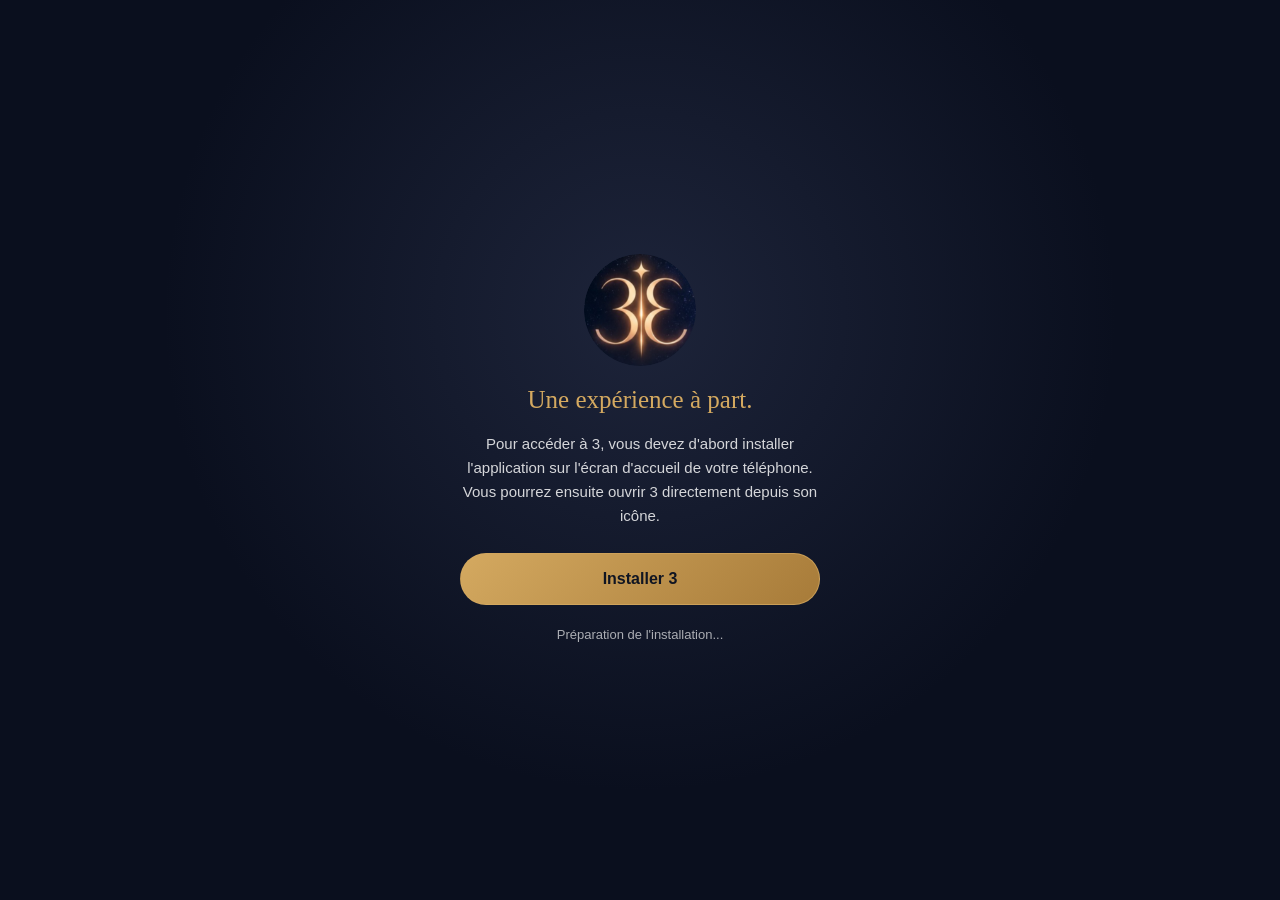
==== commit 172d2f9f: "Update index.html" ====
--- a/index.html
+++ b/index.html
@@ -1,4 +1,3 @@
-
 <!DOCTYPE html>
 <html lang="fr">
 <head>
@@ -79,7 +78,6 @@
 
 <body>
 
-<!-- ÉCRAN OBLIGATOIRE D'INSTALLATION -->
 <div id="installation-obligatoire">
   <div class="installation-contenu">
     <div class="installation-logo">3</div>
@@ -103,6 +101,7 @@
 
 <div id="accueil">
   <div id="halo-lanterne"></div>
+  <div id="etoile-filante"></div>
 </div>
 
 <div id="ecran-intro">
@@ -275,4 +274,4 @@
 </script>
 
 </body>
-</html>
+</html>
--- a/style.css
+++ b/style.css
@@ -2,715 +2,226 @@
 /* ==============================
    BASE ET PLEIN ÉCRAN
 ================================ */
-
-* {
-  margin: 0;
-  padding: 0;
-  box-sizing: border-box;
-  -webkit-tap-highlight-color: transparent;
-}
-
-html,
-body {
-  width: 100%;
-  height: 100%;
-  height: 100dvh;
-  overflow: hidden;
-  position: fixed;
-  background: #000;
-  font-family: -apple-system, BlinkMacSystemFont, sans-serif;
-  overscroll-behavior: none;
-}
-
-body {
-  min-height: 100dvh;
-}
-
-/* ==============================
-   ÉCRAN D'ACCUEIL
-================================ */
-
-#accueil {
-  position: fixed;
-  inset: 0;
-  width: 100vw;
-  height: 100dvh;
-  background: url(images/ecran-accueil.jpg) center/cover no-repeat;
-  z-index: 9999;
-  transition: opacity 2s ease;
-  cursor: pointer;
-}
-
-#accueil.hidden {
-  opacity: 0;
-  pointer-events: none;
-}
-
-/* ==============================
-   HALO BLANC DE LA LANTERNE
-================================ */
-
+* { margin: 0; padding: 0; box-sizing: border-box; -webkit-tap-highlight-color: transparent; }
+html, body { width: 100%; height: 100%; height: 100dvh; overflow: hidden; position: fixed; background: #000; font-family: -apple-system, BlinkMacSystemFont, sans-serif; overscroll-behavior: none; }
+body { min-height: 100dvh; }
+
+/* ÉCRAN D'ACCUEIL */
+#accueil { position: fixed; inset: 0; width: 100vw; height: 100dvh; background: url(images/ecran-accueil.jpg) center/cover no-repeat; z-index: 9999; transition: opacity 2s ease; cursor: pointer; }
+#accueil.hidden { opacity: 0; pointer-events: none; }
+
+/* HALO BLANC DE LA LANTERNE */
 #halo-lanterne {
   position: absolute;
-  bottom: 8%;
-  left: 7%;
+  bottom: calc(8% - 8px);
+  left: calc(7% - 23px);
   width: 38px;
   height: 38px;
   border-radius: 50%;
-  background: radial-gradient(
-    circle,
-    rgba(255,255,255,0.95) 0%,
-    rgba(255,255,255,0.5) 30%,
-    rgba(255,255,255,0.12) 55%,
-    transparent 75%
-  );
-  filter: blur(5px);
-  animation: haloflamme 3s ease-in-out infinite;
+  background: radial-gradient(circle, rgba(255,255,255,0.95) 0%, rgba(255,255,255,0.5) 25%, rgba(255,255,255,0.12) 48%, transparent 65%);
+  filter: blur(2px);
+  animation: haloflamme 6s ease-in-out infinite;
   pointer-events: none;
   z-index: 1;
 }
 
 @keyframes haloflamme {
-  0% {
-    transform: scale(1);
-    opacity: 0.6;
-  }
-
-  50% {
-    transform: scale(1.35);
-    opacity: 1;
-  }
-
-  100% {
-    transform: scale(1);
-    opacity: 0.6;
-  }
-}
-
-/* ==============================
-   ÉCRAN INTRO
-================================ */
-
-#ecran-intro {
-  position: fixed;
-  inset: 0;
-  width: 100vw;
-  height: 100dvh;
-  background: rgba(10, 15, 30, 0.96);
-  backdrop-filter: blur(20px);
-  -webkit-backdrop-filter: blur(20px);
-  z-index: 9998;
-
-  display: flex;
-  flex-direction: column;
-  justify-content: flex-start;
-  align-items: center;
-
-  padding:
-    calc(25px + env(safe-area-inset-top))
-    18px
-    calc(20px + env(safe-area-inset-bottom));
-
-  color: #fff;
-  text-align: center;
-  opacity: 0;
-  pointer-events: none;
-  transition: opacity 1s ease;
-  overflow-y: auto;
-}
-
-#ecran-intro.visible {
-  opacity: 1;
-  pointer-events: auto;
-}
-
-#ecran-intro h2 {
-  color: #d4a960;
-  font-family: Baskerville, serif;
-  margin-bottom: 15px;
-  font-size: 24px;
-  flex-shrink: 0;
-}
-
-#ecran-intro p {
-  font-size: 14px;
-  line-height: 1.55;
-  margin-bottom: 12px;
-  color: rgba(255,255,255,0.85);
-  max-width: 500px;
-}
-
-#ecran-intro select {
-  appearance: auto;
-  -webkit-appearance: auto;
-}
-
-.btn-commencer {
-  margin-top: 15px;
-  margin-bottom: 15px;
-  padding: 12px 30px;
-  border-radius: 25px;
-  background: linear-gradient(135deg, #6a7bff 0%, #5a6bef 100%);
-  color: white;
-  border: none;
-  font-size: 16px;
-  font-weight: bold;
-  cursor: pointer;
-  flex-shrink: 0;
-}
-
-/* ==============================
-   CHAT PLEIN ÉCRAN
-================================ */
-
+  0%, 100% { transform: translateX(-4px); }
+  50% { transform: translateX(4px); }
+}
+
+/* ÉCRAN INTRO */
+#ecran-intro { position: fixed; inset: 0; width: 100vw; height: 100dvh; background: rgba(10, 15, 30, 0.96); backdrop-filter: blur(20px); -webkit-backdrop-filter: blur(20px); z-index: 9998; display: flex; flex-direction: column; justify-content: flex-start; align-items: center; padding: calc(25px + env(safe-area-inset-top)) 18px calc(20px + env(safe-area-inset-bottom)); color: #fff; text-align: center; opacity: 0; pointer-events: none; transition: opacity 1s ease; overflow-y: auto; }
+#ecran-intro.visible { opacity: 1; pointer-events: auto; }
+#ecran-intro h2 { color: #d4a960; font-family: Baskerville, serif; margin-bottom: 15px; font-size: 24px; flex-shrink: 0; }
+#ecran-intro p { font-size: 14px; line-height: 1.55; margin-bottom: 12px; color: rgba(255,255,255,0.85); max-width: 500px; }
+#ecran-intro select { appearance: auto; -webkit-appearance: auto; }
+.btn-commencer { margin-top: 15px; margin-bottom: 15px; padding: 12px 30px; border-radius: 25px; background: linear-gradient(135deg, #6a7bff 0%, #5a6bef 100%); color: white; border: none; font-size: 16px; font-weight: bold; cursor: pointer; flex-shrink: 0; }
+
+/* CHAT PLEIN ÉCRAN */
 #chat {
   position: fixed;
   inset: 0;
   width: 100vw;
   height: 100dvh;
-  background: url(images/chat.jpg) center/cover no-repeat;
+  background-image: url(images/chat.jpg);
+  background-repeat: no-repeat;
+  background-size: cover;
+  background-position: center calc(50% + 45px);
   opacity: 0;
   transition: opacity 2s ease;
   overflow: hidden;
 }
-
-#chat.visible {
-  opacity: 1;
-}
-
-/* ==============================
-   LOGO 3
-================================ */
-
+#chat.visible { opacity: 1; }
+
+/* LOGO DU MENU : ROND */
 #zone-logo {
   position: absolute;
-  top: calc(3vh + env(safe-area-inset-top));
+  top: calc(3vh + 50px + env(safe-area-inset-top));
   left: 6vw;
-  font-family: Baskerville, serif;
-  font-size: 45px;
-  font-weight: bold;
-  color: #d4a960;
+  width: 58px;
+  height: 58px;
+  background: url("logo.png") center/cover no-repeat;
+  border-radius: 50%;
+  overflow: hidden;
+  clip-path: circle(50%);
+  font-size: 0;
+  color: transparent;
   cursor: pointer;
   z-index: 999;
-  text-shadow: 0 0 10px rgba(212, 169, 96, 0.4);
-}
-
-/* ==============================
-   THÈME
-================================ */
-
-.theme {
-  position: absolute;
-  top: calc(100px + env(safe-area-inset-top));
-  right: 7%;
-  font-family: Baskerville, "Times New Roman", serif;
-  font-style: italic;
-  font-size: 13px;
-  color: rgba(255,255,255,0.8);
-  text-align: right;
-  max-width: 55vw;
-  overflow: hidden;
-  text-overflow: ellipsis;
-  white-space: nowrap;
-  z-index: 50;
-}
-
-/* ==============================
-   ZONE DE SAISIE
-================================ */
-
+}
+
+/* THÈME */
+.theme { position: absolute; top: calc(100px + env(safe-area-inset-top)); right: 7%; font-family: Baskerville, "Times New Roman", serif; font-style: italic; font-size: 13px; color: rgba(255,255,255,0.8); text-align: right; max-width: 55vw; overflow: hidden; text-overflow: ellipsis; white-space: nowrap; z-index: 50; }
+
+/* ZONE DE SAISIE : AU-DESSUS DES BULLES */
 #input-zone {
   position: absolute;
-  bottom: calc(15px + env(safe-area-inset-bottom));
+  top: calc(170px + env(safe-area-inset-top));
+  bottom: auto;
   left: 50%;
   transform: translateX(-50%);
   width: 92vw;
   height: 58px;
-
   display: flex;
   align-items: center;
-
   background: rgba(25, 35, 65, 0.72);
   backdrop-filter: blur(25px);
   -webkit-backdrop-filter: blur(25px);
-
   border: 1px solid rgba(255,255,255,0.2);
   border-radius: 32px;
   padding: 0 8px 0 20px;
   gap: 8px;
-
   z-index: 100;
   box-shadow: 0 4px 25px rgba(0,0,0,0.4);
 }
-
-#user-input {
-  flex: 1;
-  width: 0;
-  height: 48px;
-  border: none;
-  background: transparent;
-  color: #fff;
-  font-size: 16px;
-  outline: none;
-  padding: 0;
-  min-width: 0;
-}
-
-#user-input::placeholder {
-  color: rgba(255,255,255,0.45);
-}
-
-#send-btn {
-  width: 46px;
-  height: 46px;
-  border-radius: 50%;
-  background: linear-gradient(135deg, #7b8cff 0%, #5a6bef 100%);
-  color: #fff;
-  border: none;
-  font-size: 20px;
-  flex-shrink: 0;
-
+#user-input { flex: 1; width: 0; height: 48px; border: none; background: transparent; color: #fff; font-size: 16px; outline: none; padding: 0; min-width: 0; }
+#user-input::placeholder { color: rgba(255,255,255,0.45); }
+#send-btn { width: 46px; height: 46px; border-radius: 50%; background: linear-gradient(135deg, #7b8cff 0%, #5a6bef 100%); color: #fff; border: none; font-size: 20px; flex-shrink: 0; display: flex; align-items: center; justify-content: center; box-shadow: 0 4px 10px rgba(90, 107, 239, 0.4); transition: transform 0.2s ease; }
+#send-btn:active { transform: scale(0.92); }
+#send-btn:disabled { opacity: 0.5; box-shadow: none; }
+
+/* BULLES DE CONVERSATION : SOUS L'INPUT */
+#bulles { position: absolute; top: calc(230px + env(safe-area-inset-top)); left: 0; right: 0; bottom: calc(90px + env(safe-area-inset-bottom)); display: flex; overflow-x: auto; overflow-y: hidden; scroll-snap-type: x mandatory; -webkit-overflow-scrolling: touch; scroll-behavior: smooth; align-items: flex-start; padding-top: 15px; }
+#bulles::-webkit-scrollbar { display: none; }
+.bulle { white-space: pre-wrap; min-width: 86vw; width: 86vw; margin: 0 7vw; scroll-snap-align: center; flex-shrink: 0; padding: 22px; background: rgba(255,255,255,0.10); backdrop-filter: blur(20px); -webkit-backdrop-filter: blur(20px); border: 1px solid rgba(255,255,255,0.20); border-radius: 24px; color: #fff; font-size: 16px; line-height: 1.6; display: block; max-height: 100%; overflow-y: auto; overscroll-behavior: contain; }
+.bulle.user { background: rgba(100,130,200,0.25); }
+.bulle.image { display: flex; align-items: center; justify-content: center; padding: 10px; }
+.bulle.image img { max-width: 100%; max-height: 250px; border-radius: 16px; object-fit: cover; }
+
+/* ANIMATION DES 3 */
+.bulle .chiffre { animation: apparition 1.2s infinite; font-family: Baskerville, serif; font-weight: 300; font-size: 22px; color: #d4a960; opacity: 0; display: inline-block; }
+@keyframes apparition { 0%, 100% { opacity: 0; transform: scale(0.8); } 50% { opacity: 1; transform: scale(1.1); } }
+
+/* ÉTOILE FILANTE */
+#etoile-filante { position: absolute; width: 1px; height: 1px; background: #fff; border-radius: 50%; box-shadow: 0 0 6px 2px rgba(255,255,255,0.8); pointer-events: none; z-index: 2; animation: filante 1.5s linear 1 forwards; }
+@keyframes filante {
+  0% {
+    transform: translate(-100vw, 15vh);
+    opacity: 0;
+  }
+  5% {
+    opacity: 1;
+  }
+  95% {
+    transform: translate(100vw, 35vh);
+    opacity: 1;
+  }
+  100% {
+    transform: translate(100vw, 35vh);
+    opacity: 0;
+  }
+}
+
+/* IMAGE PLEIN ÉCRAN */
+#image-plein-ecran {
+  position: fixed !important;
+  top: 0 !important;
+  left: 0 !important;
+  right: 0 !important;
+  bottom: 0 !important;
+  width: 100vw !important;
+  height: 100vh !important;
+  height: 100dvh !important;
+  background: #000;
   display: flex;
   align-items: center;
   justify-content: center;
-
-  box-shadow: 0 4px 10px rgba(90, 107, 239, 0.4);
-  transition: transform 0.2s ease;
-}
-
-#send-btn:active {
-  transform: scale(0.92);
-}
-
-#send-btn:disabled {
-  opacity: 0.5;
-  box-shadow: none;
-}
-
-/* ==============================
-   BULLES DE CONVERSATION
-================================ */
-
-#bulles {
-  position: absolute;
-  top: calc(145px + env(safe-area-inset-top));
-  left: 0;
-  right: 0;
-  bottom: calc(90px + env(safe-area-inset-bottom));
-
-  display: flex;
-  overflow-x: auto;
-  overflow-y: hidden;
-
-  scroll-snap-type: x mandatory;
-  -webkit-overflow-scrolling: touch;
-  scroll-behavior: smooth;
-
-  align-items: flex-start;
-  padding-top: 15px;
-}
-
-#bulles::-webkit-scrollbar {
-  display: none;
-}
-
-.bulle {
-  white-space: pre-wrap;
-  min-width: 86vw;
-  width: 86vw;
-  margin: 0 7vw;
-
-  scroll-snap-align: center;
-  flex-shrink: 0;
-
-  padding: 22px;
-  background: rgba(255,255,255,0.10);
-  backdrop-filter: blur(20px);
-  -webkit-backdrop-filter: blur(20px);
-
-  border: 1px solid rgba(255,255,255,0.20);
-  border-radius: 24px;
-
-  color: #fff;
-  font-size: 16px;
-  line-height: 1.6;
-
-  display: block;
-  max-height: 100%;
-  overflow-y: auto;
-  overscroll-behavior: contain;
-}
-
-.bulle.user {
-  background: rgba(100,130,200,0.25);
-}
-
-.bulle.image {
-  display: flex;
-  align-items: center;
-  justify-content: center;
-  padding: 10px;
-}
-
-.bulle.image img {
-  max-width: 100%;
-  max-height: 250px;
-  border-radius: 16px;
-  object-fit: cover;
-}
-
-/* ==============================
-   ANIMATION DES 3
-================================ */
-
-.bulle .chiffre {
-  animation: apparition 1.2s infinite;
-  font-family: Baskerville, serif;
-  font-weight: 300;
-  font-size: 22px;
-  color: #d4a960;
+  z-index: 999999 !important;
   opacity: 0;
-  display: inline-block;
-}
-
-@keyframes apparition {
-  0%, 100% {
-    opacity: 0;
-    transform: scale(0.8);
-  }
-
-  50% {
-    opacity: 1;
-    transform: scale(1.1);
-  }
-}
-
-/* ==============================
-   ÉTOILE FILANTE
-================================ */
-
-#etoile-filante {
-  position: absolute;
-  width: 1px;
-  height: 1px;
-  background: #fff;
-  border-radius: 50%;
-  box-shadow: 0 0 6px 2px rgba(255,255,255,0.8);
-  pointer-events: none;
-  z-index: 2;
-  animation: filante 0.75s linear 1 forwards;
-}
-
-@keyframes filante {
-  0% {
-    transform: translate(-100vw, 10vh);
-    opacity: 0;
-  }
-
-  5% {
-    opacity: 1;
-  }
-
-  95% {
-    transform: translate(100vw, 40vh);
-    opacity: 1;
-  }
-
-  100% {
-    transform: translate(100vw, 40vh);
-    opacity: 0;
-  }
-}
-
-/* ==============================
-   IMAGE PLEIN ÉCRAN
-================================ */
-
-#image-plein-ecran {
-  position: fixed;
-  inset: 0;
-  background: #000;
-
-  display: flex;
-  align-items: center;
-  justify-content: center;
-
-  z-index: 99999;
-  opacity: 0;
+  visibility: hidden;
   transition: opacity 1s ease;
   pointer-events: none;
-
-  width: 100vw;
-  height: 100dvh;
 }
 
 #image-plein-ecran.visible {
   opacity: 1;
+  visibility: visible;
   pointer-events: auto;
 }
 
 #image-plein-ecran img {
-  width: 100vw;
-  height: 100dvh;
+  display: block !important;
+  width: 100% !important;
+  height: 100% !important;
+  max-width: none !important;
+  max-height: none !important;
   object-fit: cover;
-  border-radius: 0;
-}
-
-/* ==============================
-   MENU DÉROULANT
-================================ */
-
-#menu-deroulant {
-  position: absolute;
-  top: calc(100px + env(safe-area-inset-top));
-  left: 5%;
-
-  background: rgba(25,35,65,0.96);
-  backdrop-filter: blur(20px);
-  -webkit-backdrop-filter: blur(20px);
-
-  border: 1px solid rgba(255,255,255,0.2);
-  border-radius: 12px;
-
-  display: none;
-  flex-direction: column;
-
-  z-index: 101;
-  width: 210px;
+  border-radius: 0 !important;
+}
+#image-plein-ecran.visible { opacity: 1; pointer-events: auto; }
+#image-plein-ecran img { width: 100vw; height: 100dvh; object-fit: cover; border-radius: 0; }
+
+/* MENU DÉROULANT */
+#menu-deroulant { position: absolute; top: calc(120px + env(safe-area-inset-top)); left: 5%; background: rgba(25,35,65,0.96); backdrop-filter: blur(20px); -webkit-backdrop-filter: blur(20px); border: 1px solid rgba(255,255,255,0.2); border-radius: 12px; display: none; flex-direction: column; z-index: 101; width: 210px; overflow: hidden; }
+#menu-deroulant a { color: #fff; text-decoration: none; font-size: 15px; padding: 16px 20px; display: block; width: 100%; text-align: left; border-bottom: 1px solid rgba(255,255,255,0.05); }
+#menu-deroulant a:last-child { border-bottom: none; }
+#menu-deroulant a:active { background: rgba(255,255,255,0.15); }
+#menu-deroulant.visible { display: flex; }
+
+/* PANNEAU */
+#panneau { position: fixed; inset: 0; background: rgba(10,15,30,0.96); backdrop-filter: blur(20px); -webkit-backdrop-filter: blur(20px); z-index: 9999; display: none; flex-direction: column; padding: calc(40px + env(safe-area-inset-top)) 20px calc(30px + env(safe-area-inset-bottom)); color: #fff; font-family: -apple-system, sans-serif; overflow-y: auto; }
+#panneau.visible { display: flex; }
+#panneau-contenu { max-width: 600px; margin: 0 auto; width: 100%; }
+#panneau-contenu h2 { color: #d4a960; font-family: Baskerville, serif; margin-bottom: 20px; font-size: 24px; }
+#panneau-contenu p { font-size: 16px; line-height: 1.6; margin-bottom: 15px; color: rgba(255,255,255,0.85); }
+#panneau-contenu .mention { font-size: 13px; color: rgba(255,255,255,0.5); font-style: italic; margin-top: 30px; }
+#fermer-panneau { position: absolute; top: calc(20px + env(safe-area-inset-top)); right: 20px; font-size: 24px; color: #fff; cursor: pointer; }
+
+/* CARTE SWIPE */
+#carte-swipe { position: absolute; top: 50%; left: 50%; transform: translate(-50%, -50%); width: 88vw; max-height: 80dvh; overflow-y: auto; background: rgba(15,23,42,0.96); backdrop-filter: blur(25px); -webkit-backdrop-filter: blur(25px); border: 1px solid rgba(212,169,96,0.5); border-radius: 24px; padding: 25px 20px; z-index: 200; display: flex; flex-direction: column; align-items: center; gap: 15px; box-shadow: 0 15px 50px rgba(0,0,0,0.8); transition: opacity 2s cubic-bezier(0.25, 1, 0.5, 1), transform 2s cubic-bezier(0.25, 1, 0.5, 1), background 0.5s ease; }
+#carte-swipe.cachee { opacity: 0; pointer-events: none; transform: translate(-50%, -40%); }
+#carte-texte { color: #fff; font-size: 18px; font-style: italic; text-align: center; line-height: 1.5; font-family: Baskerville, serif; }
+
+/* BOUTONS DE NOTES */
+#boutons-note { display: flex; gap: 8px; justify-content: center; width: 100%; margin-top: 10px; }
+.btn-note { flex: 1; height: 55px; border-radius: 12px; border: 1px solid rgba(212,169,96,0.4); background: linear-gradient(180deg, rgba(212,169,96,0.2) 0%, rgba(212,169,96,0.05) 100%); color: #d4a960; font-size: 22px; font-weight: bold; cursor: pointer; transition: all 0.2s ease; display: flex; align-items: center; justify-content: center; box-shadow: 0 4px 10px rgba(0,0,0,0.4); }
+.btn-note:active { transform: scale(0.9); background: rgba(212,169,96,0.6); color: #fff; box-shadow: 0 0 15px rgba(212,169,96,0.5); }
+
+/* BOUTONS PÉCHÉS */
+.btn-peche { padding: 10px 14px; border-radius: 20px; border: 1px solid rgba(212,169,96,0.6); background: rgba(15,23,42,0.8); color: #d4a960; font-size: 13px; cursor: pointer; }
+.btn-peche:active { background: #d4a960; color: #000; }
+
+/* LOGO DE L'ÉCRAN D'INSTALLATION : ROND */
+#installation-obligatoire .installation-logo {
+  width: 112px;
+  height: 112px;
+  margin: 0 auto 20px;
+  background: url("logo.png") center/cover no-repeat;
+  border-radius: 50%;
   overflow: hidden;
-}
-
-#menu-deroulant a {
-  color: #fff;
-  text-decoration: none;
-  font-size: 15px;
-  padding: 16px 20px;
-  display: block;
-  width: 100%;
-  text-align: left;
-  border-bottom: 1px solid rgba(255,255,255,0.05);
-}
-
-#menu-deroulant a:last-child {
-  border-bottom: none;
-}
-
-#menu-deroulant a:active {
-  background: rgba(255,255,255,0.15);
-}
-
-#menu-deroulant.visible {
-  display: flex;
-}
-
-/* ==============================
-   PANNEAU
-================================ */
-
-#panneau {
-  position: fixed;
-  inset: 0;
-
-  background: rgba(10,15,30,0.96);
-  backdrop-filter: blur(20px);
-  -webkit-backdrop-filter: blur(20px);
-
-  z-index: 9999;
-
-  display: none;
-  flex-direction: column;
-
-  padding:
-    calc(40px + env(safe-area-inset-top))
-    20px
-    calc(30px + env(safe-area-inset-bottom));
-
-  color: #fff;
-  font-family: -apple-system, sans-serif;
-  overflow-y: auto;
-}
-
-#panneau.visible {
-  display: flex;
-}
-
-#panneau-contenu {
-  max-width: 600px;
-  margin: 0 auto;
-  width: 100%;
-}
-
-#panneau-contenu h2 {
-  color: #d4a960;
-  font-family: Baskerville, serif;
-  margin-bottom: 20px;
-  font-size: 24px;
-}
-
-#panneau-contenu p {
-  font-size: 16px;
-  line-height: 1.6;
-  margin-bottom: 15px;
-  color: rgba(255,255,255,0.85);
-}
-
-#panneau-contenu .mention {
-  font-size: 13px;
-  color: rgba(255,255,255,0.5);
-  font-style: italic;
-  margin-top: 30px;
-}
-
-#fermer-panneau {
-  position: absolute;
-  top: calc(20px + env(safe-area-inset-top));
-  right: 20px;
-  font-size: 24px;
-  color: #fff;
-  cursor: pointer;
-}
-
-/* ==============================
-   CARTE SWIPE
-================================ */
-
-#carte-swipe {
-  position: absolute;
-  top: 50%;
-  left: 50%;
-  transform: translate(-50%, -50%);
-
-  width: 88vw;
-  max-height: 80dvh;
-  overflow-y: auto;
-
-  background: rgba(15,23,42,0.96);
-  backdrop-filter: blur(25px);
-  -webkit-backdrop-filter: blur(25px);
-
-  border: 1px solid rgba(212,169,96,0.5);
-  border-radius: 24px;
-
-  padding: 25px 20px;
-  z-index: 200;
-
-  display: flex;
-  flex-direction: column;
-  align-items: center;
-  gap: 15px;
-
-  box-shadow: 0 15px 50px rgba(0,0,0,0.8);
-
-  transition:
-    opacity 2s cubic-bezier(0.25, 1, 0.5, 1),
-    transform 2s cubic-bezier(0.25, 1, 0.5, 1),
-    background 0.5s ease;
-}
-
-#carte-swipe.cachee {
-  opacity: 0;
-  pointer-events: none;
-  transform: translate(-50%, -40%);
-}
-
-#carte-texte {
-  color: #fff;
-  font-size: 18px;
-  font-style: italic;
-  text-align: center;
-  line-height: 1.5;
-  font-family: Baskerville, serif;
-}
-
-/* ==============================
-   BOUTONS DE NOTES
-================================ */
-
-#boutons-note {
-  display: flex;
-  gap: 8px;
-  justify-content: center;
-  width: 100%;
-  margin-top: 10px;
-}
-
-.btn-note {
-  flex: 1;
-  height: 55px;
-  border-radius: 12px;
-
-  border: 1px solid rgba(212,169,96,0.4);
-  background: linear-gradient(
-    180deg,
-    rgba(212,169,96,0.2) 0%,
-    rgba(212,169,96,0.05) 100%
-  );
-
-  color: #d4a960;
-  font-size: 22px;
-  font-weight: bold;
-  cursor: pointer;
-
-  transition: all 0.2s ease;
-
-  display: flex;
-  align-items: center;
-  justify-content: center;
-
-  box-shadow: 0 4px 10px rgba(0,0,0,0.4);
-}
-
-.btn-note:active {
-  transform: scale(0.9);
-  background: rgba(212,169,96,0.6);
-  color: #fff;
-  box-shadow: 0 0 15px rgba(212,169,96,0.5);
-}
-
-/* ==============================
-   BOUTONS PÉCHÉS
-================================ */
-
-.btn-peche {
-  padding: 10px 14px;
-  border-radius: 20px;
-  border: 1px solid rgba(212,169,96,0.6);
-  background: rgba(15,23,42,0.8);
-  color: #d4a960;
-  font-size: 13px;
-  cursor: pointer;
-}
-
-.btn-peche:active {
-  background: #d4a960;
-  color: #000;
-}
-
-/* ==============================
-   PETITS ÉCRANS
-================================ */
-
+  clip-path: circle(50%);
+  font-size: 0;
+  color: transparent;
+  text-shadow: none;
+}
+
+/* PETITS ÉCRANS */
 @media screen and (max-height: 700px) {
-  #bulles {
-    top: calc(115px + env(safe-area-inset-top));
-    bottom: calc(85px + env(safe-area-inset-bottom));
-  }
-
-  #carte-swipe {
-    max-height: 85dvh;
-    padding: 18px 15px;
-    gap: 10px;
-  }
-
-  .btn-note {
-    height: 48px;
-  }
-
-  #ecran-intro {
-    padding-top: calc(15px + env(safe-area-inset-top));
-  }
-
-  #ecran-intro p {
-    font-size: 13px;
-  }
-}
+  #input-zone { top: calc(150px + env(safe-area-inset-top)); }
+  #bulles { top: calc(205px + env(safe-area-inset-top)); bottom: calc(85px + env(safe-area-inset-bottom)); }
+  #carte-swipe { max-height: 85dvh; padding: 18px 15px; gap: 10px; }
+  .btn-note { height: 48px; }
+  #ecran-intro { padding-top: calc(15px + env(safe-area-inset-top)); }
+  #ecran-intro p { font-size: 13px; }
+}
